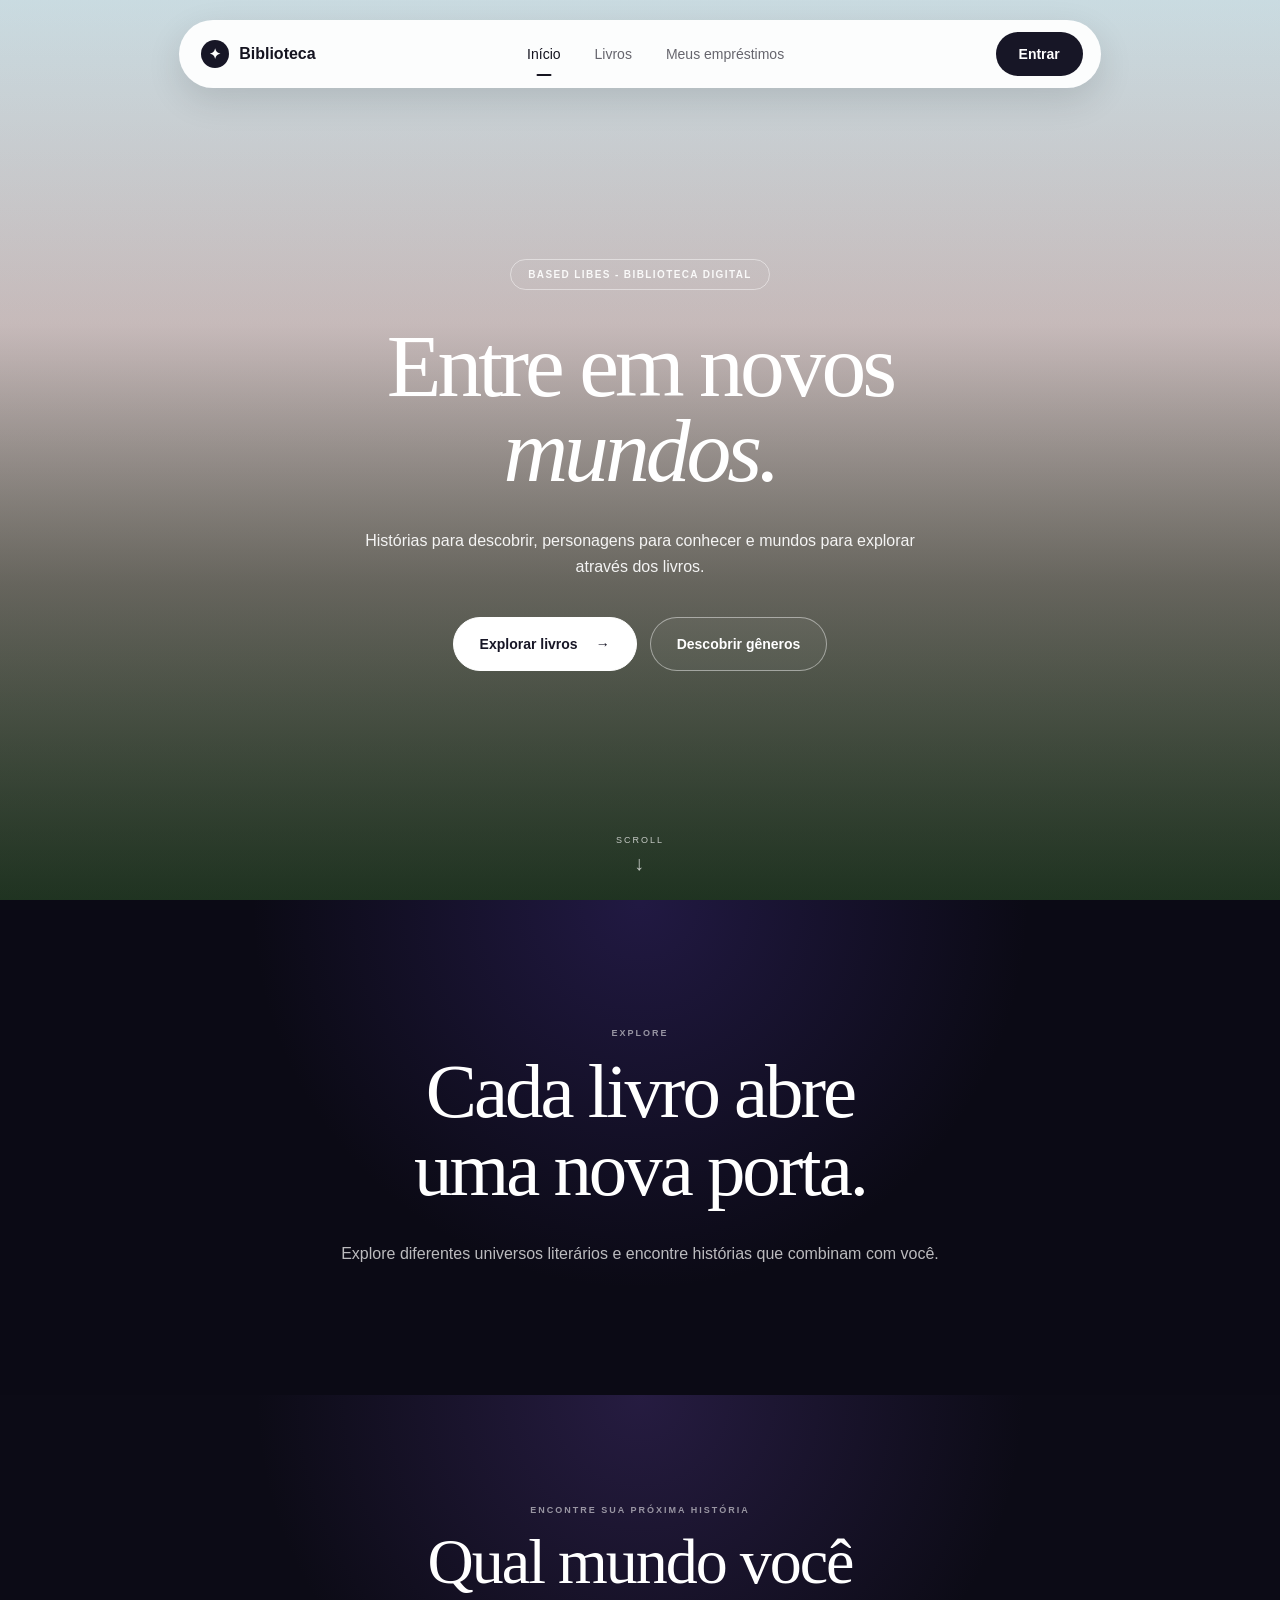
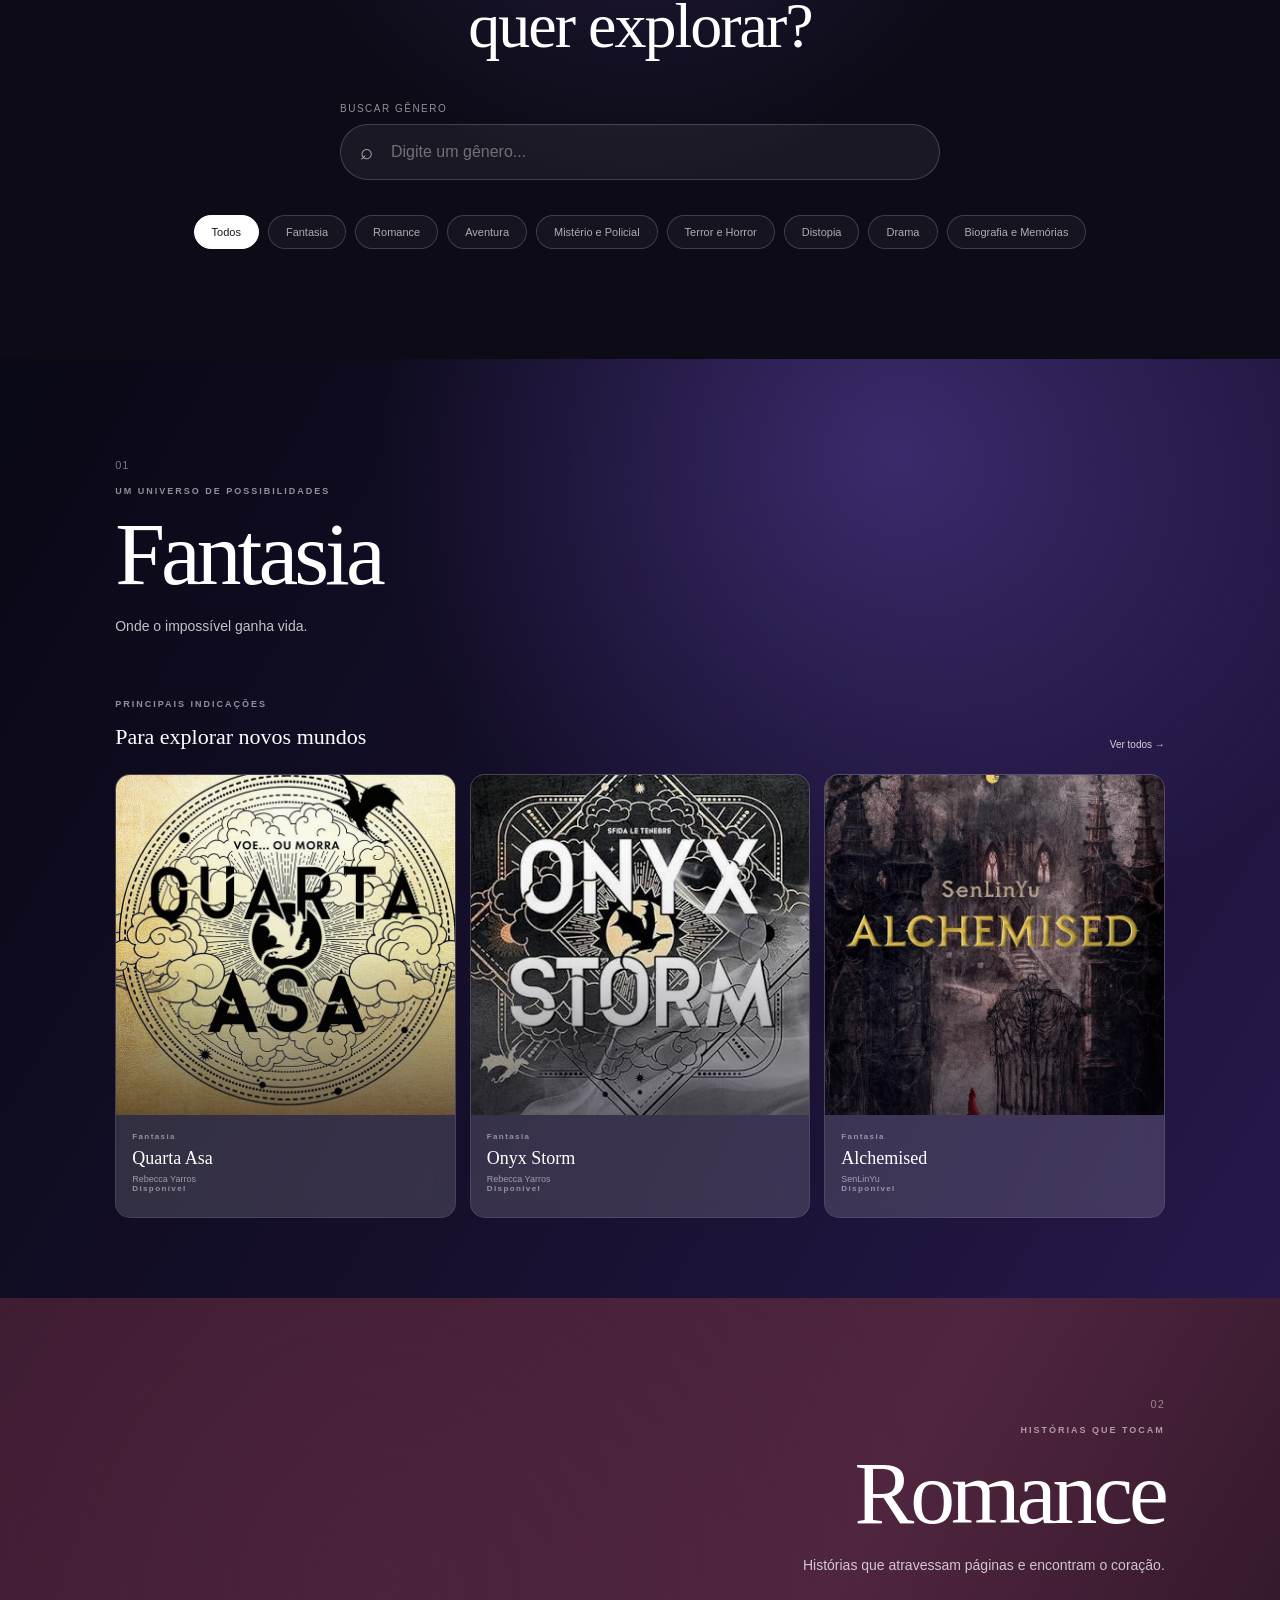
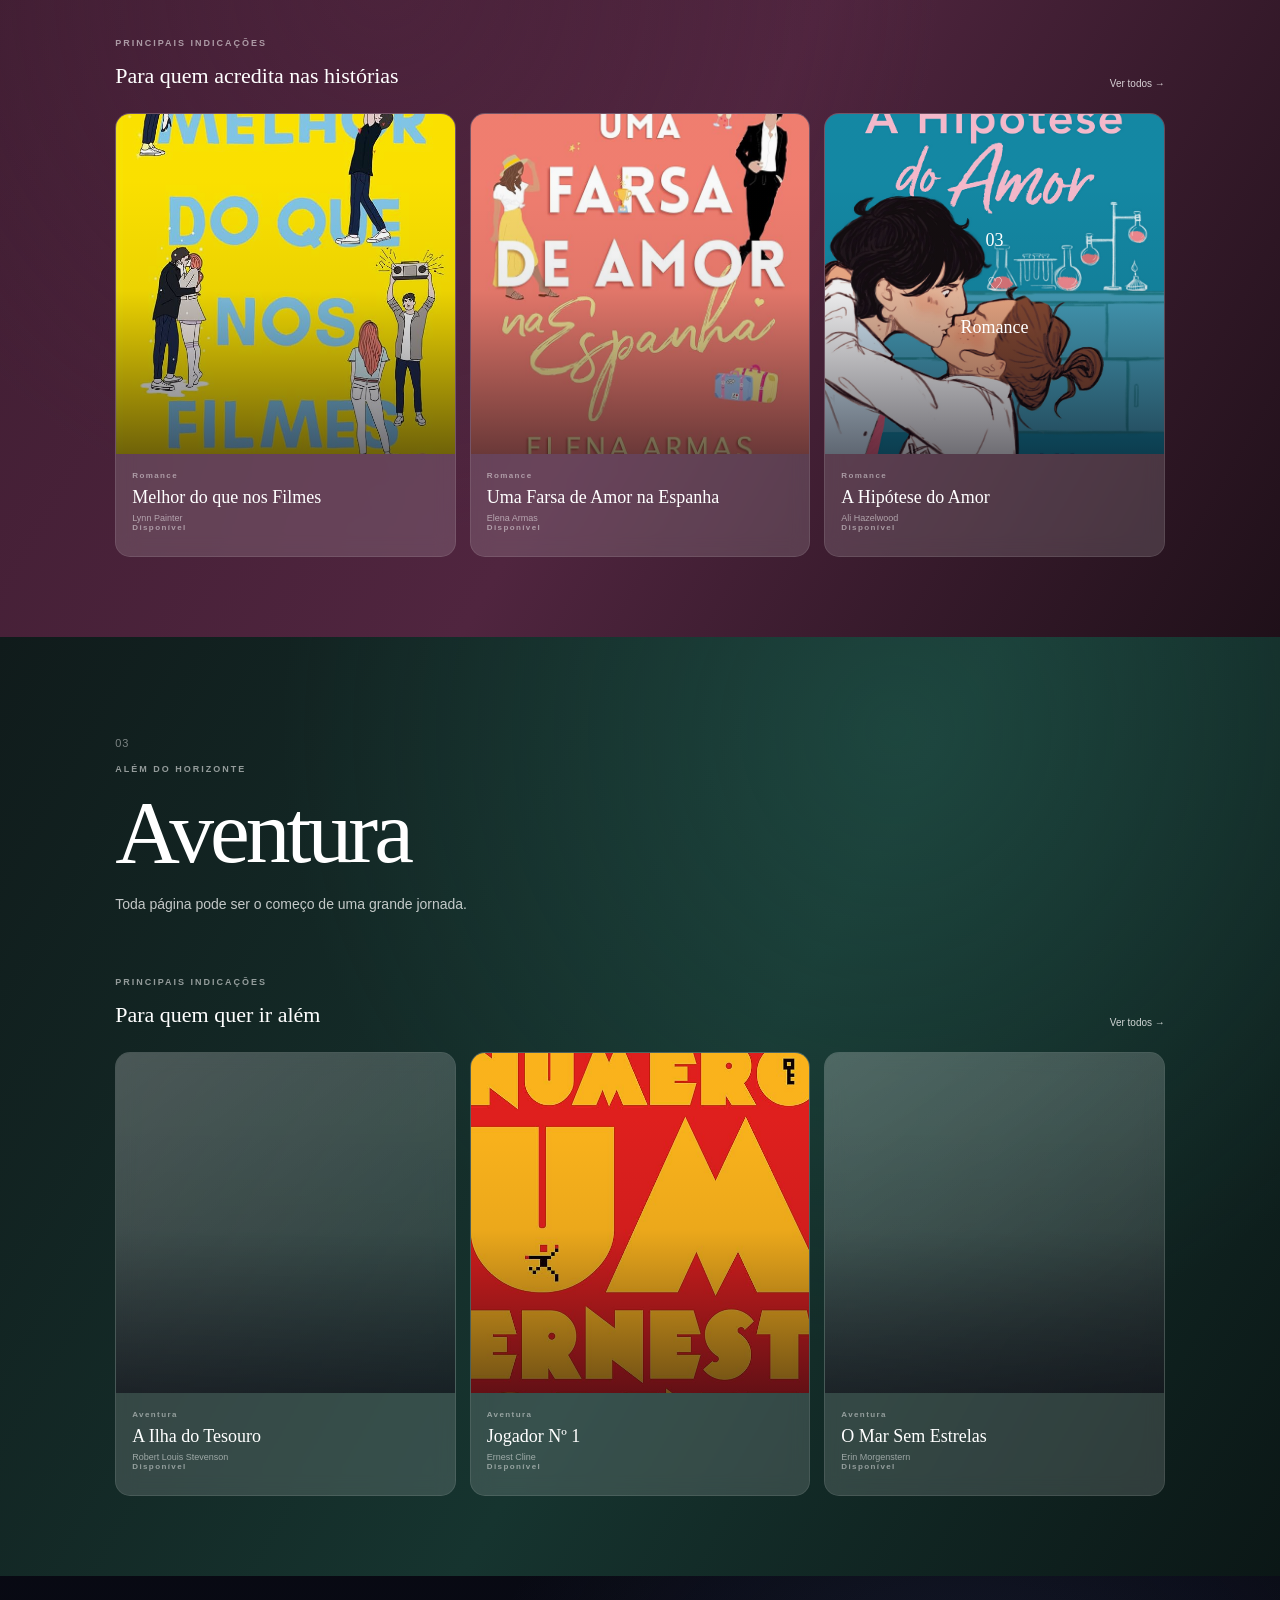
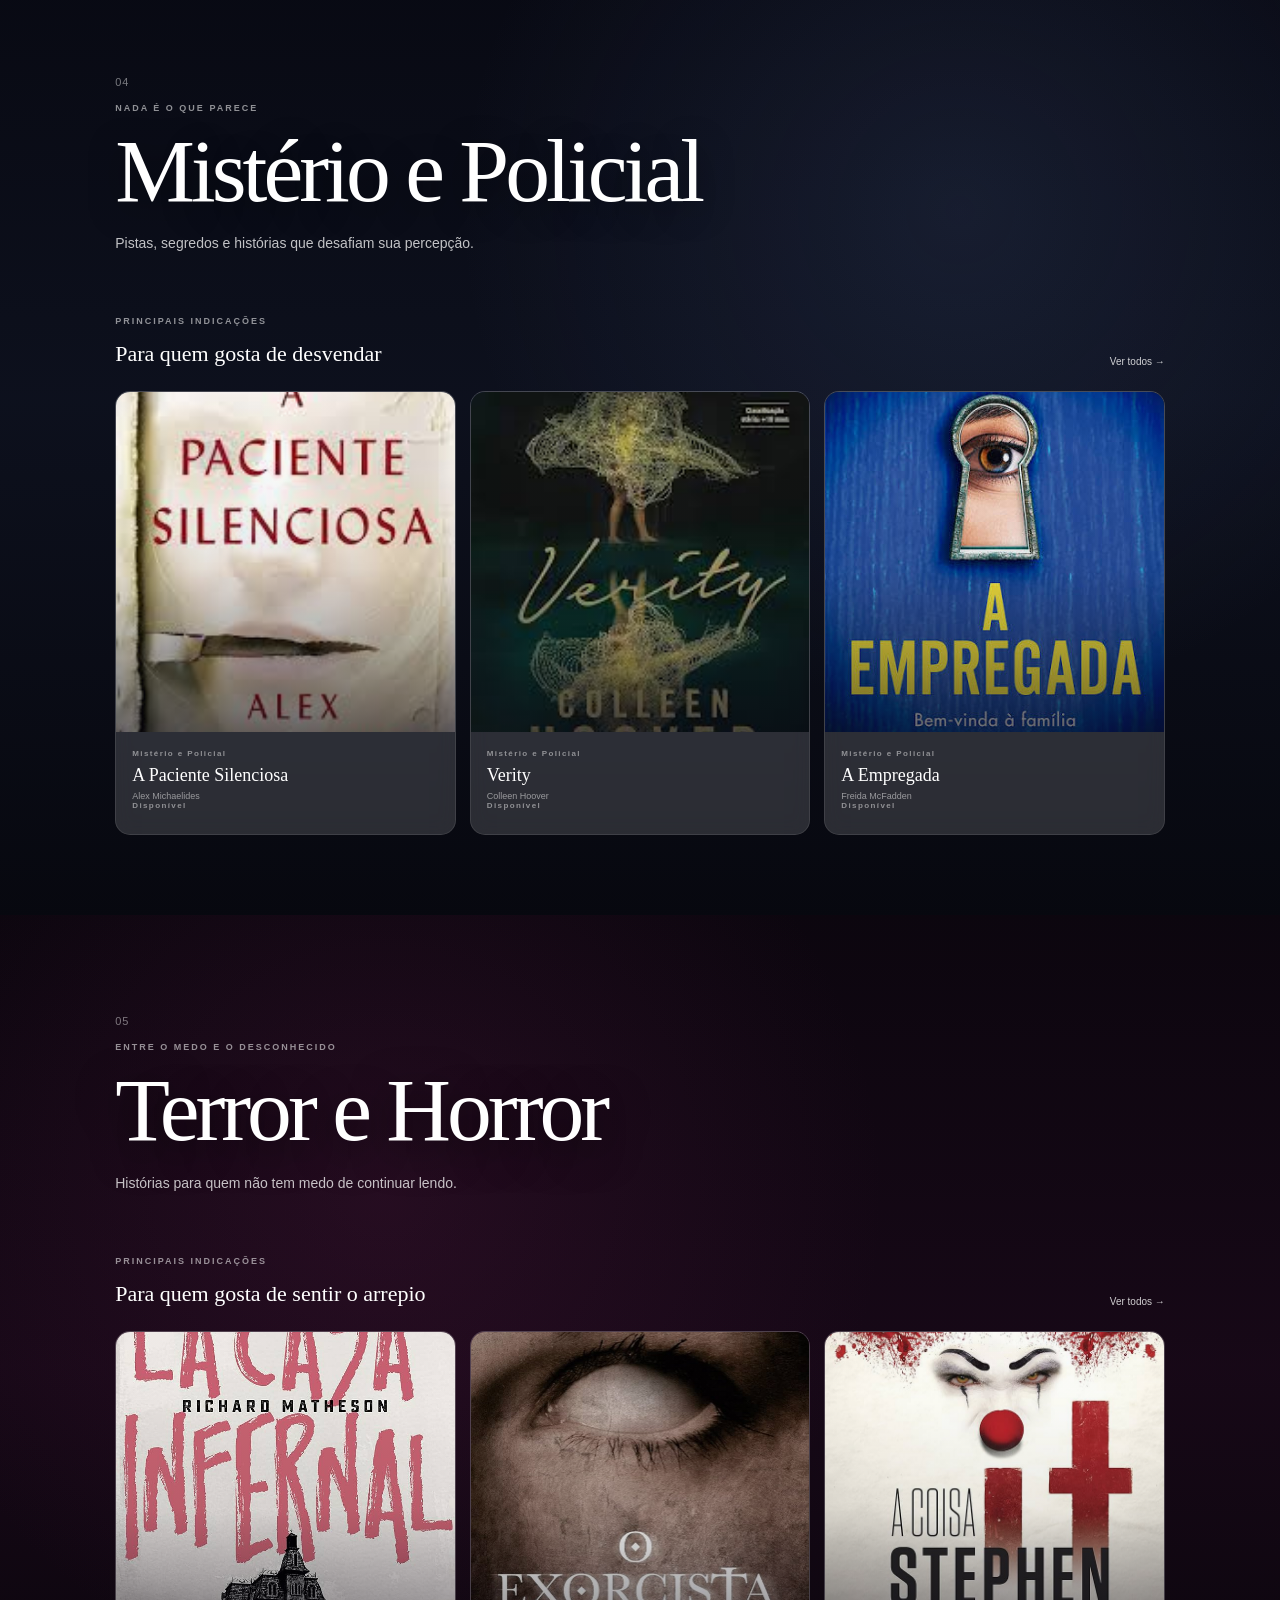
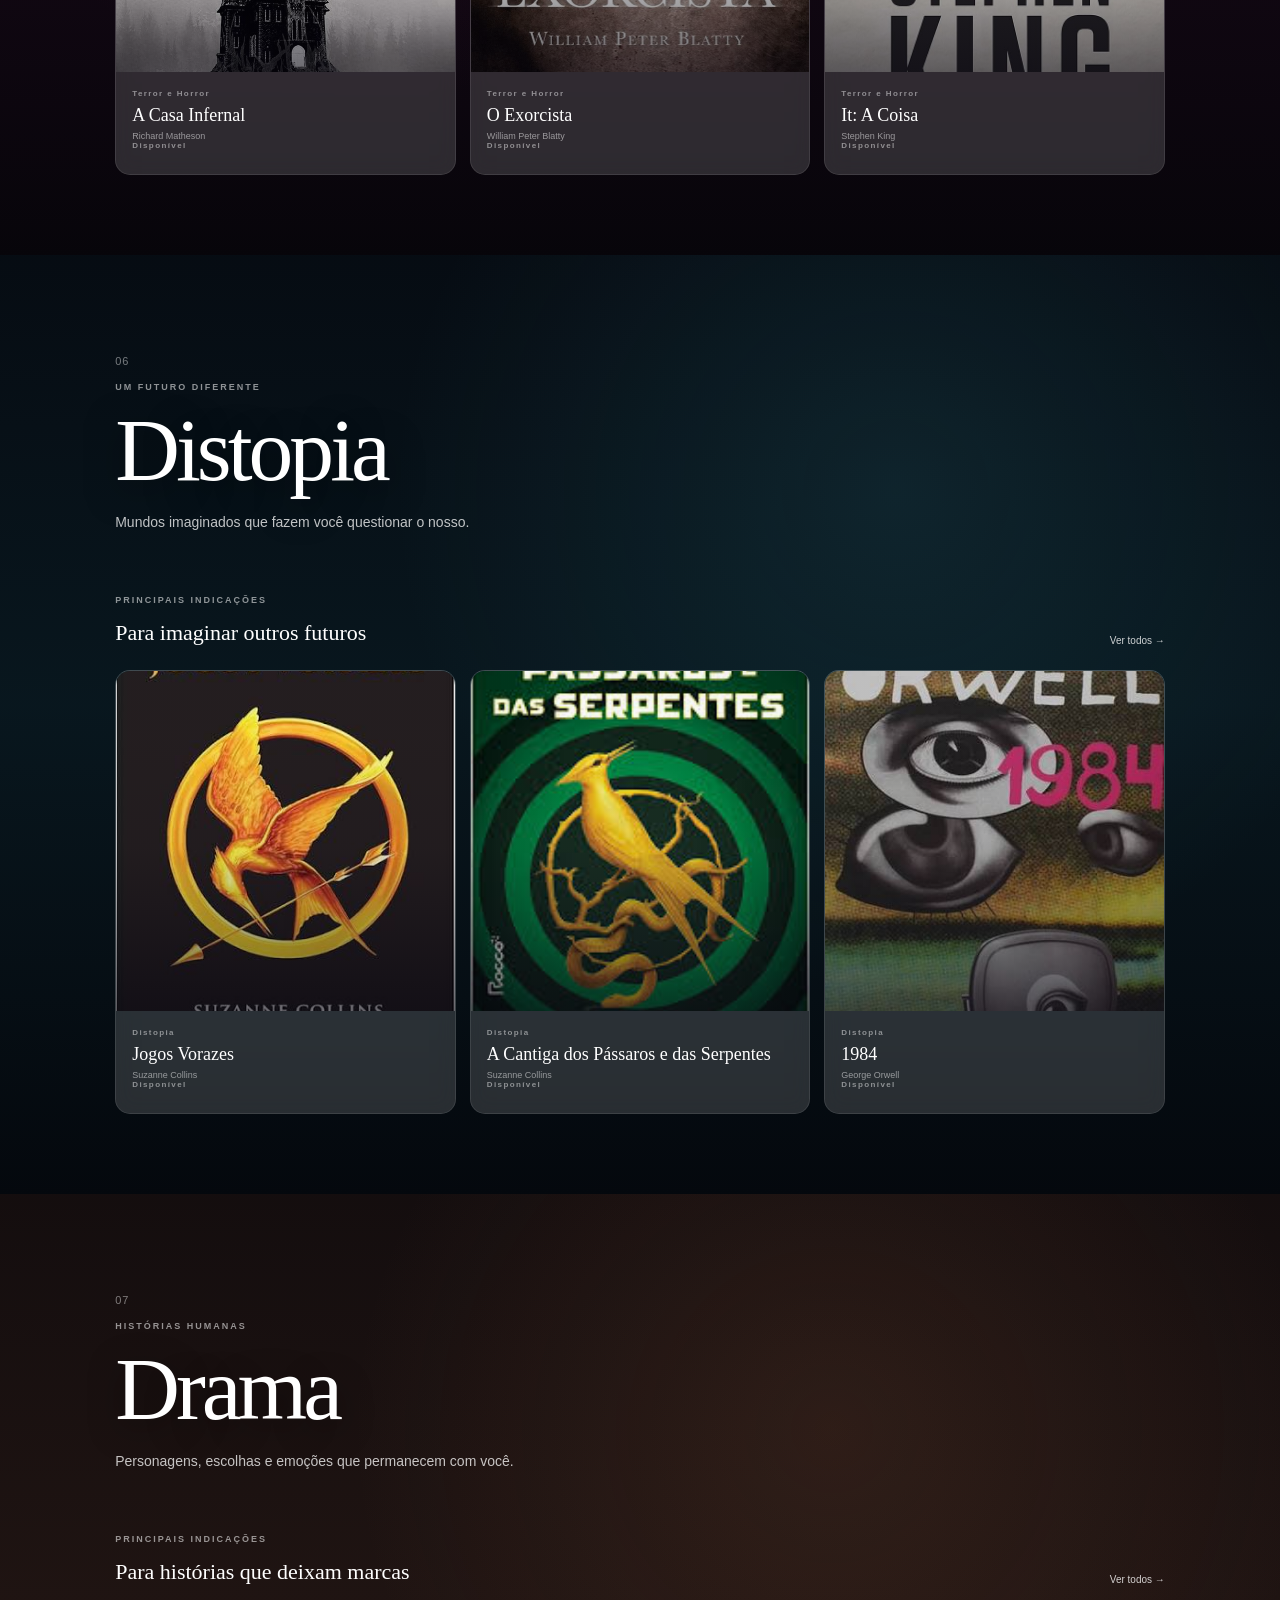
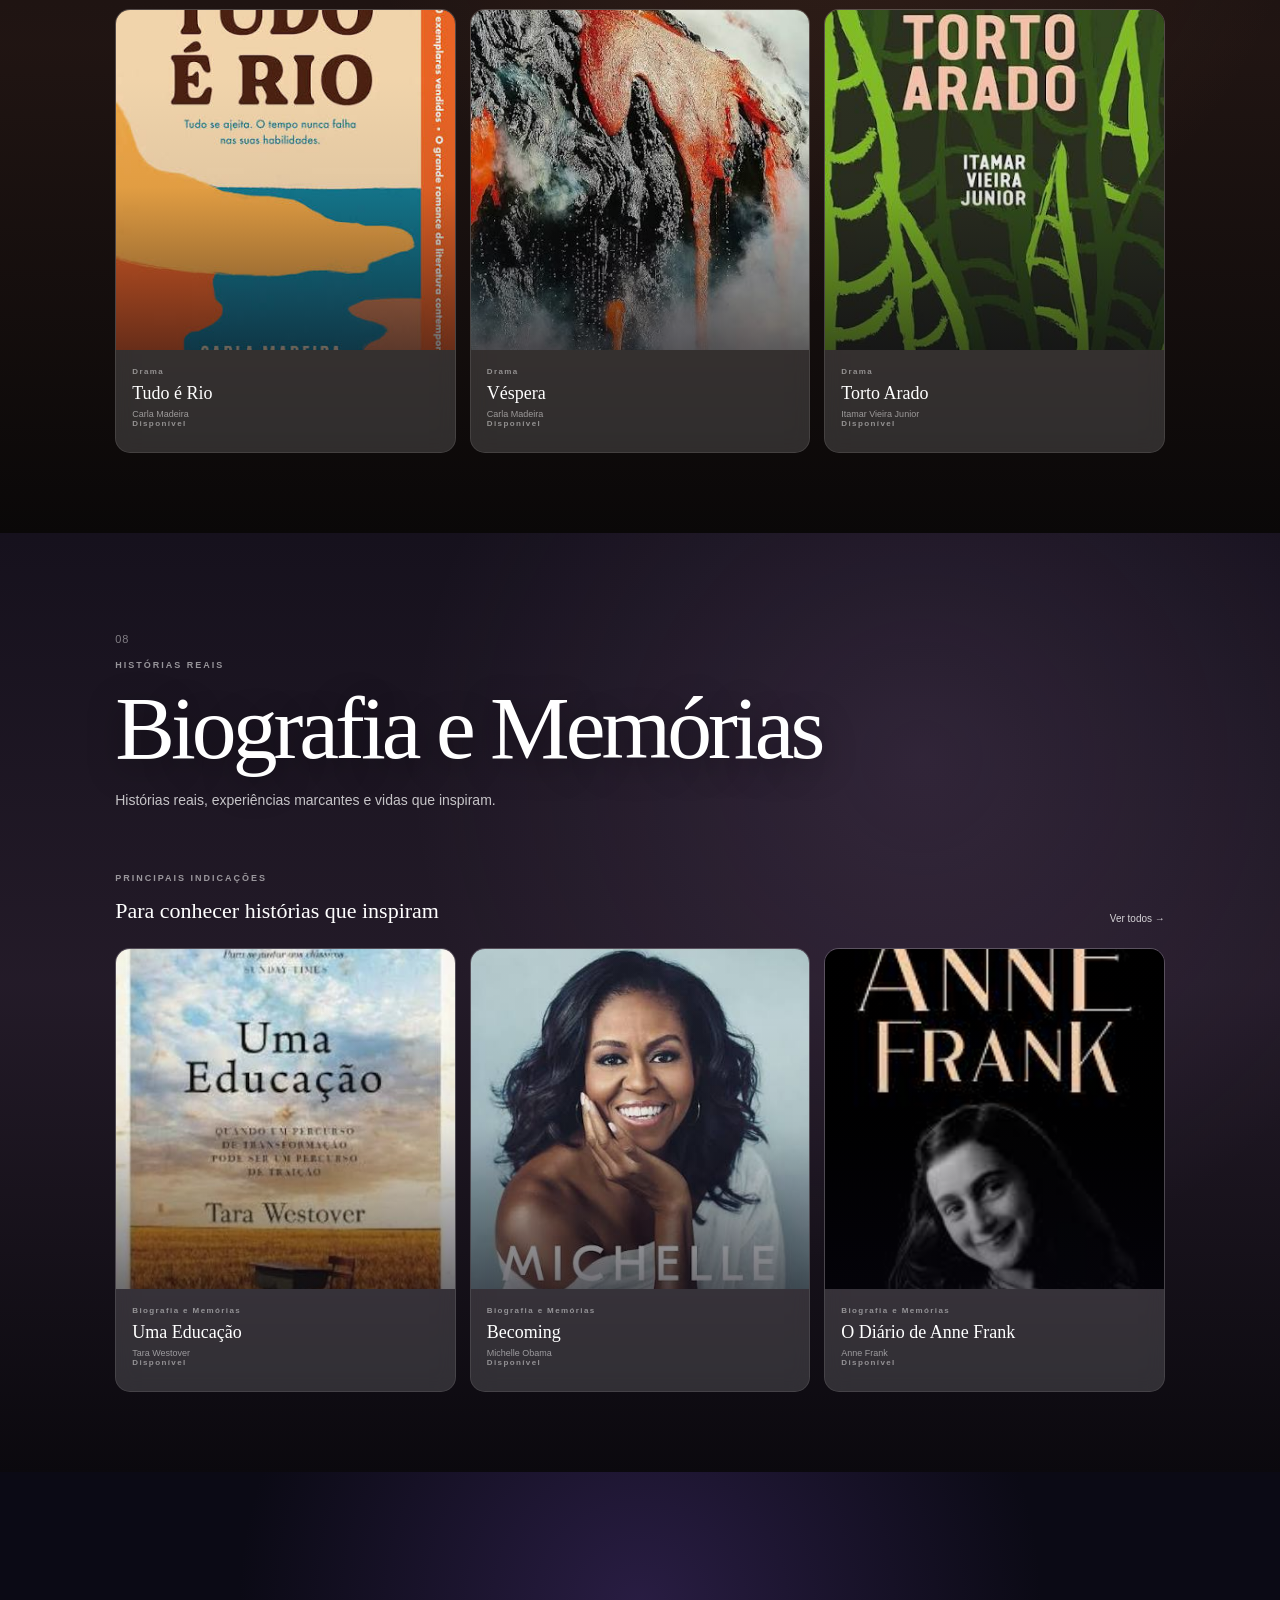
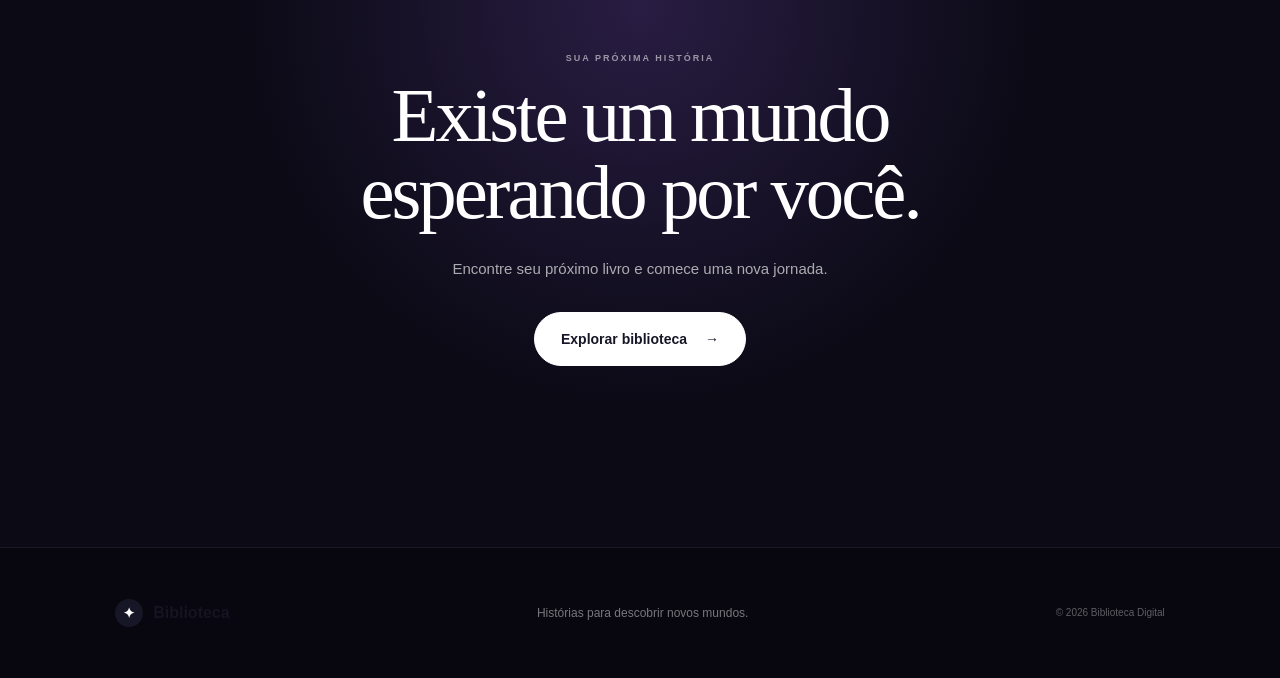
==== index.html @ d214247d "Move os arquivos do frontend para a raiz do repositório" ====
<!DOCTYPE html>
<html lang="pt-BR">
 <head>
  <meta charset="utf-8"/>
  <meta content="width=device-width, initial-scale=1.0" name="viewport"/>
  <title>
   Based Libes
  </title>
  <meta content="Entre em novos mundos atrav&eacute;s dos livros." name="description"/>
  <link href="css/style.css" rel="stylesheet"/>
 </head>
 <body>
  <!-- =========================================================
         NAVBAR
         ========================================================= -->
  <header class="navbar-wrapper">
   <nav class="navbar">
    <a class="brand" href="index.html">
     <span class="brand-icon">
      ✦
     </span>
     <span>
      Biblioteca
     </span>
    </a>
    <div class="nav-links">
     <a class="nav-link active" href="index.html">
      In&iacute;cio
     </a>
     <a class="nav-link" href="livros.html">
      Livros
     </a>
     <a class="nav-link" href="meus-emprestimos.html">
      Meus empr&eacute;stimos
     </a>
    </div>
    <a class="nav-login" href="login.html">
     Entrar
    </a>
   </nav>
  </header>
  <!-- =========================================================
         HERO
         ========================================================= -->
  <main>
   <section class="hero" id="inicio">
    <div class="hero-overlay">
    </div>
    <div class="hero-content">
     <span class="hero-label">
     BASED LIBES - BIBLIOTECA DIGITAL
     </span>
     <h1>
      Entre em novos
      <br/>
      <em>
       mundos.
      </em>
     </h1>
     <p>
      Hist&oacute;rias para descobrir, personagens para conhecer e mundos para
                    explorar atrav&eacute;s dos livros.
     </p>
     <div class="hero-actions">
      <a class="btn btn-primary" href="#explore">
       Explorar livros
       <span>
        &rarr;
       </span>
      </a>
      <button class="btn btn-secondary" id="openGenreFilter" type="button">
       Descobrir g&ecirc;neros
      </button>
     </div>
    </div>
    <a class="scroll-indicator" href="#explore">
     <span>
      SCROLL
     </span>
     <span class="scroll-arrow">
      &darr;
     </span>
    </a>
   </section>
   <!-- =====================================================
             INTRODUÇÃO
             ===================================================== -->
   <section class="intro-section" id="explore">
    <div class="intro-content">
     <span class="section-label">
      EXPLORE
     </span>
     <h2>
      Cada livro abre
      <br/>
      uma nova porta.
     </h2>
     <p>
      Explore diferentes universos liter&aacute;rios e encontre hist&oacute;rias
                    que combinam com voc&ecirc;.
     </p>
    </div>
   </section>
   <!-- =====================================================
             FILTRO / BUSCA POR GÊNERO
             ===================================================== -->
   <section aria-label="Buscar por g&ecirc;nero" class="genre-filter-section" id="genreFilterSection">
    <div class="genre-filter-container">
     <div class="genre-filter-heading">
      <span class="section-label">
       ENCONTRE SUA PR&Oacute;XIMA HIST&Oacute;RIA
      </span>
      <h2>
       Qual mundo voc&ecirc;
       <br/>
       quer explorar?
      </h2>
     </div>
     <div class="genre-search">
      <label for="genreSearch">
       Buscar g&ecirc;nero
      </label>
      <div class="search-wrapper">
       <span class="search-icon">
        &telrec;
       </span>
       <input autocomplete="off" id="genreSearch" placeholder="Digite um g&ecirc;nero..." type="search"/>
      </div>
     </div>
     <div class="genre-filter-buttons" id="genreFilterButtons">
      <button class="genre-filter-button active" data-filter="todos" type="button">
       Todos
      </button>
      <button class="genre-filter-button" data-filter="fantasia" type="button">
       Fantasia
      </button>
      <button class="genre-filter-button" data-filter="romance" type="button">
       Romance
      </button>
      <button class="genre-filter-button" data-filter="aventura" type="button">
       Aventura
      </button>
      <button class="genre-filter-button" data-filter="misterio-policial" type="button">
       Mist&eacute;rio e Policial
      </button>
      <button class="genre-filter-button" data-filter="terror-horror" type="button">
       Terror e Horror
      </button>
      <button class="genre-filter-button" data-filter="distopia" type="button">
       Distopia
      </button>
      <button class="genre-filter-button" data-filter="drama" type="button">
       Drama
      </button>
      <!-- GÊNERO 08 -->
      <button class="genre-filter-button" data-filter="biografia" type="button">
       Biografia e Mem&oacute;rias
      </button>
     </div>
    </div>
   </section>
   <!-- =====================================================
             GÊNERO 01 — FANTASIA
             ===================================================== -->
   <section class="genre-section genre-fantasy" data-genre="fantasia" id="fantasia">
    <div class="genre-inner">
     <div class="genre-header">
      <div class="genre-number">
       01
      </div>
      <span class="section-label">
       UM UNIVERSO DE POSSIBILIDADES
      </span>
      <h2>
       Fantasia
      </h2>
      <p>
       Onde o imposs&iacute;vel ganha vida.
      </p>
     </div>
     <div class="recommendations">
      <div class="recommendation-header">
       <div>
        <span class="section-label">
         PRINCIPAIS INDICA&Ccedil;&Otilde;ES
        </span>
        <h3>
         Para explorar novos mundos
        </h3>
       </div>
       <a href="livros.html?genero=fantasia">
        Ver todos &rarr;
       </a>
      </div>
      <div class="book-grid">
       <article class="book-card" data-book-id="fantasia-01" data-genre="fantasia" data-title="quarta asa">
        <div class="book-cover">
         <img alt="Capa do livro Quarta Asa, de Rebecca Yarros" class="cover-image" decoding="async" loading="lazy" src="css/imagens/Fantasia/quarta asa.jpg"/>
       
        </div>
        <div class="book-info">
         <span class="book-category">
          Fantasia
         </span>
         <h4 class="book-title">
          Quarta Asa
         </h4>
         <p class="book-author">
          Rebecca Yarros
         </p>
         <span class="book-status available">
          Dispon&iacute;vel
         </span>
        </div>
       </article>
       <article class="book-card" data-book-id="fantasia-02" data-genre="fantasia" data-title="onyx storm">
        <div class="book-cover">
         <img alt="Capa do livro Onyx Storm, de Rebecca Yarros" class="cover-image" decoding="async" loading="lazy" src="css/imagens/Fantasia/Onyx Storm.jpg"/>
         
        </div>
        <div class="book-info">
         <span class="book-category">
          Fantasia
         </span>
         <h4 class="book-title">
          Onyx Storm
         </h4>
         <p class="book-author">
          Rebecca Yarros
         </p>
         <span class="book-status available">
          Dispon&iacute;vel
         </span>
        </div>
       </article>
       <article class="book-card" data-book-id="fantasia-03" data-genre="fantasia" data-title="alchemised">
        <div class="book-cover">
         <img alt="Capa do livro Alchemised, de SenLinYu" class="cover-image" decoding="async" loading="lazy" src="css/imagens/Fantasia/Alchemised.jpg"/>
         
        </div>
        <div class="book-info">
         <span class="book-category">
          Fantasia
         </span>
         <h4 class="book-title">
          Alchemised
         </h4>
         <p class="book-author">
          SenLinYu
         </p>
         <span class="book-status available">
          Dispon&iacute;vel
         </span>
        </div>
       </article>
      </div>
     </div>
    </div>
   </section>
   <!-- =====================================================
             GÊNERO 02 — ROMANCE
             ===================================================== -->
   <section class="genre-section genre-romance" data-genre="romance" id="romance">
    <div class="genre-inner">
     <div class="genre-header">
      <div class="genre-number">
       02
      </div>
      <span class="section-label">
       HIST&Oacute;RIAS QUE TOCAM
      </span>
      <h2>
       Romance
      </h2>
      <p>
       Hist&oacute;rias que atravessam p&aacute;ginas e encontram o cora&ccedil;&atilde;o.
      </p>
     </div>
     <div class="recommendations">
      <div class="recommendation-header">
       <div>
        <span class="section-label">
         PRINCIPAIS INDICA&Ccedil;&Otilde;ES
        </span>
        <h3>
         Para quem acredita nas hist&oacute;rias
        </h3>
       </div>
       <a href="livros.html?genero=romance">
        Ver todos &rarr;
       </a>
      </div>
      <div class="book-grid">
       <article class="book-card" data-book-id="romance-01" data-genre="romance" data-title="melhor do que nos filmes">
        <div class="book-cover">
         <img alt="Capa do livro Melhor do que nos Filmes, de Lynn Painter" class="cover-image" decoding="async" loading="lazy" src="css/imagens/Romance/Melhor do que nos Filmes.jpg"/>
       
        </div>
        <div class="book-info">
         <span class="book-category">
          Romance
         </span>
         <h4 class="book-title">
          Melhor do que nos Filmes
         </h4>
         <p class="book-author">
          Lynn Painter
         </p>
         <span class="book-status available">
          Dispon&iacute;vel
         </span>
        </div>
       </article>
       <article class="book-card" data-book-id="romance-02" data-genre="romance" data-title="uma farsa de amor na espanha">
        <div class="book-cover">
         <img alt="Capa do livro Uma Farsa de Amor na Espanha, de Elena Armas" class="cover-image" decoding="async" loading="lazy" src="css/imagens/Romance/Uma Farsa de Amor na Espanha.jpg"/>
         
        </div>
        <div class="book-info">
         <span class="book-category">
          Romance
         </span>
         <h4 class="book-title">
          Uma Farsa de Amor na Espanha
         </h4>
         <p class="book-author">
          Elena Armas
         </p>
         <span class="book-status available">
          Dispon&iacute;vel
         </span>
        </div>
       </article>
       <article class="book-card" data-book-id="romance-03" data-genre="romance" data-title="a hip&oacute;tese do amor">
        <div class="book-cover">
         <img alt="Capa do livro A Hip&oacute;tese do Amor, de Ali Hazelwood" class="cover-image" decoding="async" loading="lazy" src="css/imagens/Romance/A Hipótese do Amor.jpg"/>
         <span class="cover-number">
          03
         </span>
         <span class="cover-icon">
          ♡
         </span>
         <span class="cover-genre">
          Romance
         </span>
        </div>
        <div class="book-info">
         <span class="book-category">
          Romance
         </span>
         <h4 class="book-title">
          A Hip&oacute;tese do Amor
         </h4>
         <p class="book-author">
          Ali Hazelwood
         </p>
         <span class="book-status available">
          Dispon&iacute;vel
         </span>
        </div>
       </article>
      </div>
     </div>
    </div>
   </section>
   <!-- =====================================================
             GÊNERO 03 — AVENTURA
             ===================================================== -->
   <section class="genre-section genre-adventure" data-genre="aventura" id="aventura">
    <div class="genre-inner">
     <div class="genre-header">
      <div class="genre-number">
       03
      </div>
      <span class="section-label">
       AL&Eacute;M DO HORIZONTE
      </span>
      <h2>
       Aventura
      </h2>
      <p>
       Toda p&aacute;gina pode ser o come&ccedil;o de uma grande jornada.
      </p>
     </div>
     <div class="recommendations">
      <div class="recommendation-header">
       <div>
        <span class="section-label">
         PRINCIPAIS INDICA&Ccedil;&Otilde;ES
        </span>
        <h3>
         Para quem quer ir al&eacute;m
        </h3>
       </div>
       <a href="livros.html?genero=aventura">
        Ver todos &rarr;
       </a>
      </div>
      <div class="book-grid">
       <article class="book-card" data-book-id="aventura-01" data-genre="aventura" data-title="a ilha do tesouro">
        <div class="book-cover">
         <img alt="Capa do livro A Ilha do Tesouro, de Robert Louis Stevenson" class="cover-image" decoding="async" loading="lazy" src="css/imagens/Aventura/A Ilha do Tesouro.jpg"/>
        
        </div>
        <div class="book-info">
         <span class="book-category">
          Aventura
         </span>
         <h4 class="book-title">
          A Ilha do Tesouro
         </h4>
         <p class="book-author">
          Robert Louis Stevenson
         </p>
         <span class="book-status available">
          Dispon&iacute;vel
         </span>
        </div>
       </article>
       <article class="book-card" data-book-id="aventura-02" data-genre="aventura" data-title="jogador n&ordm; 1">
        <div class="book-cover">
         <img alt="Capa do livro Jogador N&ordm; 1, de Ernest Cline" class="cover-image" decoding="async" loading="lazy" src="css/imagens/Aventura/Jogador Nº 1.jpg"/>
        
        </div>
        <div class="book-info">
         <span class="book-category">
          Aventura
         </span>
         <h4 class="book-title">
          Jogador N&ordm; 1
         </h4>
         <p class="book-author">
          Ernest Cline
         </p>
         <span class="book-status available">
          Dispon&iacute;vel
         </span>
        </div>
       </article>
       <article class="book-card" data-book-id="aventura-03" data-genre="aventura" data-title="o mar sem estrelas">
        <div class="book-cover">
         <img alt="Capa do livro O Mar Sem Estrelas, de Erin Morgenstern" class="cover-image" decoding="async" loading="lazy" src="css/imagens/Aventura/O Mar Sem Estrelas.jpg"/>
         
        </div>
        <div class="book-info">
         <span class="book-category">
          Aventura
         </span>
         <h4 class="book-title">
          O Mar Sem Estrelas
         </h4>
         <p class="book-author">
          Erin Morgenstern
         </p>
         <span class="book-status available">
          Dispon&iacute;vel
         </span>
        </div>
       </article>
      </div>
     </div>
    </div>
   </section>
   <!-- =====================================================
             GÊNERO 04 — MISTÉRIO E POLICIAL
             ===================================================== -->
   <section class="genre-section genre-mystery" data-genre="misterio-policial" id="misterio-policial">
    <div class="genre-inner">
     <div class="genre-header">
      <div class="genre-number">
       04
      </div>
      <span class="section-label">
       NADA &Eacute; O QUE PARECE
      </span>
      <h2>
       Mist&eacute;rio e Policial
      </h2>
      <p>
       Pistas, segredos e hist&oacute;rias que desafiam sua percep&ccedil;&atilde;o.
      </p>
     </div>
     <div class="recommendations">
      <div class="recommendation-header">
       <div>
        <span class="section-label">
         PRINCIPAIS INDICA&Ccedil;&Otilde;ES
        </span>
        <h3>
         Para quem gosta de desvendar
        </h3>
       </div>
       <a href="livros.html?genero=misterio-policial">
        Ver todos &rarr;
       </a>
      </div>
      <div class="book-grid">
       <article class="book-card" data-book-id="misterio-policial-01" data-genre="misterio-policial" data-title="a paciente silenciosa">
        <div class="book-cover">
         <img alt="Capa do livro A Paciente Silenciosa, de Alex Michaelides" class="cover-image" decoding="async" loading="lazy" src="css/imagens/Mistério e Policial/A Paciente Silenciosa.jpg"/>
        
        </div>
        <div class="book-info">
         <span class="book-category">
          Mist&eacute;rio e Policial
         </span>
         <h4 class="book-title">
          A Paciente Silenciosa
         </h4>
         <p class="book-author">
          Alex Michaelides
         </p>
         <span class="book-status available">
          Dispon&iacute;vel
         </span>
        </div>
       </article>
       <article class="book-card" data-book-id="misterio-policial-02" data-genre="misterio-policial" data-title="verity">
        <div class="book-cover">
         <img alt="Capa do livro Verity, de Colleen Hoover" class="cover-image" decoding="async" loading="lazy" src="css/imagens/Mistério e Policial/Verity.jpg"/>
         
        </div>
        <div class="book-info">
         <span class="book-category">
          Mist&eacute;rio e Policial
         </span>
         <h4 class="book-title">
          Verity
         </h4>
         <p class="book-author">
          Colleen Hoover
         </p>
         <span class="book-status available">
          Dispon&iacute;vel
         </span>
        </div>
       </article>
       <article class="book-card" data-book-id="misterio-policial-03" data-genre="misterio-policial" data-title="a empregada">
        <div class="book-cover">
         <img alt="Capa do livro A Empregada, de Freida McFadden" class="cover-image" decoding="async" loading="lazy" src="css/imagens/Mistério e Policial/A Empregada.jpg"/>
         
        </div>
        <div class="book-info">
         <span class="book-category">
          Mist&eacute;rio e Policial
         </span>
         <h4 class="book-title">
          A Empregada
         </h4>
         <p class="book-author">
          Freida McFadden
         </p>
         <span class="book-status available">
          Dispon&iacute;vel
         </span>
        </div>
       </article>
      </div>
     </div>
    </div>
   </section>
   <!-- =====================================================
             GÊNERO 05 — TERROR E HORROR
             ===================================================== -->
   <section class="genre-section genre-horror" data-genre="terror-horror" id="terror-horror">
    <div class="genre-inner">
     <div class="genre-header">
      <div class="genre-number">
       05
      </div>
      <span class="section-label">
       ENTRE O MEDO E O DESCONHECIDO
      </span>
      <h2>
       Terror e Horror
      </h2>
      <p>
       Hist&oacute;rias para quem n&atilde;o tem medo de continuar lendo.
      </p>
     </div>
     <div class="recommendations">
      <div class="recommendation-header">
       <div>
        <span class="section-label">
         PRINCIPAIS INDICA&Ccedil;&Otilde;ES
        </span>
        <h3>
         Para quem gosta de sentir o arrepio
        </h3>
       </div>
       <a href="livros.html?genero=terror-horror">
        Ver todos &rarr;
       </a>
      </div>
      <div class="book-grid">
       <article class="book-card" data-book-id="terror-horror-01" data-genre="terror-horror" data-title="a casa infernal">
        <div class="book-cover">
         <img alt="Capa do livro A Casa Infernal, de Richard Matheson" class="cover-image" decoding="async" loading="lazy" src="css/imagens/Terror e Horror/A Casa Infernal — Richard Matheson.jpg"/>
         
        </div>
        <div class="book-info">
         <span class="book-category">
          Terror e Horror
         </span>
         <h4 class="book-title">
          A Casa Infernal
         </h4>
         <p class="book-author">
          Richard Matheson
         </p>
         <span class="book-status available">
          Dispon&iacute;vel
         </span>
        </div>
       </article>
       <article class="book-card" data-book-id="terror-horror-02" data-genre="terror-horror" data-title="o exorcista">
        <div class="book-cover">
         <img alt="Capa do livro O Exorcista, de William Peter Blatty" class="cover-image" decoding="async" loading="lazy" src="css/imagens/Terror e Horror/O Exorcista — William Peter Blatty.jpg"/>
         
        </div>
        <div class="book-info">
         <span class="book-category">
          Terror e Horror
         </span>
         <h4 class="book-title">
          O Exorcista
         </h4>
         <p class="book-author">
          William Peter Blatty
         </p>
         <span class="book-status available">
          Dispon&iacute;vel
         </span>
        </div>
       </article>
       <article class="book-card" data-book-id="terror-horror-03" data-genre="terror-horror" data-title="it: a coisa">
        <div class="book-cover">
         <img alt="Capa do livro It: A Coisa, de Stephen King" class="cover-image" decoding="async" loading="lazy" src="css/imagens/Terror e Horror/It- A Coisa — Stephen King.jpg"/>
         
        </div>
        <div class="book-info">
         <span class="book-category">
          Terror e Horror
         </span>
         <h4 class="book-title">
          It: A Coisa
         </h4>
         <p class="book-author">
          Stephen King
         </p>
         <span class="book-status available">
          Dispon&iacute;vel
         </span>
        </div>
       </article>
      </div>
     </div>
    </div>
   </section>
   <!-- =====================================================
             GÊNERO 06 — DISTOPIA
             ===================================================== -->
   <section class="genre-section genre-dystopia" data-genre="distopia" id="distopia">
    <div class="genre-inner">
     <div class="genre-header">
      <div class="genre-number">
       06
      </div>
      <span class="section-label">
       UM FUTURO DIFERENTE
      </span>
      <h2>
       Distopia
      </h2>
      <p>
       Mundos imaginados que fazem voc&ecirc; questionar o nosso.
      </p>
     </div>
     <div class="recommendations">
      <div class="recommendation-header">
       <div>
        <span class="section-label">
         PRINCIPAIS INDICA&Ccedil;&Otilde;ES
        </span>
        <h3>
         Para imaginar outros futuros
        </h3>
       </div>
       <a href="livros.html?genero=distopia">
        Ver todos &rarr;
       </a>
      </div>
      <div class="book-grid">
       <article class="book-card" data-book-id="distopia-01" data-genre="distopia" data-title="jogos vorazes">
        <div class="book-cover">
         <img alt="Capa do livro Jogos Vorazes, de Suzanne Collins" class="cover-image" decoding="async" loading="lazy" src="css/imagens/Distopia/Jogos Vorazes.jpg"/>
        
         </span>
        </div>
        <div class="book-info">
         <span class="book-category">
          Distopia
         </span>
         <h4 class="book-title">
          Jogos Vorazes
         </h4>
         <p class="book-author">
          Suzanne Collins
         </p>
         <span class="book-status available">
          Dispon&iacute;vel
         </span>
        </div>
       </article>
       <article class="book-card" data-book-id="distopia-02" data-genre="distopia" data-title="a cantiga dos p&aacute;ssaros e das serpentes">
        <div class="book-cover">
         <img alt="Capa do livro A Cantiga dos P&aacute;ssaros e das Serpentes, de Suzanne Collins" class="cover-image" decoding="async" loading="lazy" src="css/imagens/Distopia/A Cantiga dos Pássaros e das Serpentes.jpg"/>
         
        </div>
        <div class="book-info">
         <span class="book-category">
          Distopia
         </span>
         <h4 class="book-title">
          A Cantiga dos P&aacute;ssaros e das Serpentes
         </h4>
         <p class="book-author">
          Suzanne Collins
         </p>
         <span class="book-status available">
          Dispon&iacute;vel
         </span>
        </div>
       </article>
       <article class="book-card" data-book-id="distopia-03" data-genre="distopia" data-title="1984">
        <div class="book-cover">
         <img alt="Capa do livro 1984, de George Orwell" class="cover-image" decoding="async" loading="lazy" src="css/imagens/Distopia/1984.jpg"/>
         
        </div>
        <div class="book-info">
         <span class="book-category">
          Distopia
         </span>
         <h4 class="book-title">
          1984
         </h4>
         <p class="book-author">
          George Orwell
         </p>
         <span class="book-status available">
          Dispon&iacute;vel
         </span>
        </div>
       </article>
      </div>
     </div>
    </div>
   </section>
   <!-- =====================================================
             GÊNERO 07 — DRAMA
             ===================================================== -->
   <section class="genre-section genre-drama" data-genre="drama" id="drama">
    <div class="genre-inner">
     <div class="genre-header">
      <div class="genre-number">
       07
      </div>
      <span class="section-label">
       HIST&Oacute;RIAS HUMANAS
      </span>
      <h2>
       Drama
      </h2>
      <p>
       Personagens, escolhas e emo&ccedil;&otilde;es que permanecem com voc&ecirc;.
      </p>
     </div>
     <div class="recommendations">
      <div class="recommendation-header">
       <div>
        <span class="section-label">
         PRINCIPAIS INDICA&Ccedil;&Otilde;ES
        </span>
        <h3>
         Para hist&oacute;rias que deixam marcas
        </h3>
       </div>
       <a href="livros.html?genero=drama">
        Ver todos &rarr;
       </a>
      </div>
      <div class="book-grid">
       <article class="book-card" data-book-id="drama-01" data-genre="drama" data-title="tudo &eacute; rio">
        <div class="book-cover">
         <img alt="Capa do livro Tudo &eacute; Rio, de Carla Madeira" class="cover-image" decoding="async" loading="lazy" src="css/imagens/Drama/Tudo é Rio.jpg"/>
         
        </div>
        <div class="book-info">
         <span class="book-category">
          Drama
         </span>
         <h4 class="book-title">
          Tudo &eacute; Rio
         </h4>
         <p class="book-author">
          Carla Madeira
         </p>
         <span class="book-status available">
          Dispon&iacute;vel
         </span>
        </div>
       </article>
       <article class="book-card" data-book-id="drama-02" data-genre="drama" data-title="v&eacute;spera">
        <div class="book-cover">
         <img alt="Capa do livro V&eacute;spera, de Carla Madeira" class="cover-image" decoding="async" loading="lazy" src="css/imagens/Drama/Véspera.jpg"/>
         
        </div>
        <div class="book-info">
         <span class="book-category">
          Drama
         </span>
         <h4 class="book-title">
          V&eacute;spera
         </h4>
         <p class="book-author">
          Carla Madeira
         </p>
         <span class="book-status available">
          Dispon&iacute;vel
         </span>
        </div>
       </article>
       <article class="book-card" data-book-id="drama-03" data-genre="drama" data-title="torto arado">
        <div class="book-cover">
         <img alt="Capa do livro Torto Arado, de Itamar Vieira Junior" class="cover-image" decoding="async" loading="lazy" src="css/imagens/Drama/Torto Arado.jpg"/>
         
        </div>
        <div class="book-info">
         <span class="book-category">
          Drama
         </span>
         <h4 class="book-title">
          Torto Arado
         </h4>
         <p class="book-author">
          Itamar Vieira Junior
         </p>
         <span class="book-status available">
          Dispon&iacute;vel
         </span>
        </div>
       </article>
      </div>
     </div>
    </div>
   </section>
   <!-- =====================================================
             GÊNERO 08 — COMÉDIA
             ===================================================== -->
   <section class="genre-section genre-comedy genre-biography" data-genre="biografia" id="biografia">
    <div class="genre-inner">
     <div class="genre-header">
      <div class="genre-number">
       08
      </div>
      <span class="section-label">
       HIST&Oacute;RIAS REAIS
      </span>
      <h2>
       Biografia e Mem&oacute;rias
      </h2>
      <p>
       Hist&oacute;rias reais, experi&ecirc;ncias marcantes e vidas que inspiram.
      </p>
     </div>
     <div class="recommendations">
      <div class="recommendation-header">
       <div>
        <span class="section-label">
         PRINCIPAIS INDICA&Ccedil;&Otilde;ES
        </span>
        <h3>
         Para conhecer hist&oacute;rias que inspiram
        </h3>
       </div>
       <a href="livros.html?genero=biografia">
        Ver todos &rarr;
       </a>
      </div>
      <div class="book-grid">
       <article class="book-card" data-book-id="biografia-01" data-genre="biografia" data-title="uma educa&ccedil;&atilde;o">
        <div class="book-cover">
         <img alt="Capa do livro Uma Educa&ccedil;&atilde;o, de Tara Westover" class="cover-image" decoding="async" loading="lazy" src="css/imagens/Biografia e Memórias/Uma Educação.jpg"/>
         
        </div>
        <div class="book-info">
         <span class="book-category">
          Biografia e Mem&oacute;rias
         </span>
         <h4 class="book-title">
          Uma Educa&ccedil;&atilde;o
         </h4>
         <p class="book-author">
          Tara Westover
         </p>
         <span class="book-status available">
          Dispon&iacute;vel
         </span>
        </div>
       </article>
       <article class="book-card" data-book-id="biografia-02" data-genre="biografia" data-title="becoming">
        <div class="book-cover">
         <img alt="Capa do livro Becoming, de Michelle Obama" class="cover-image" decoding="async" loading="lazy" src="css/imagens/Biografia e Memórias/Becoming.jpg"/>
         
        </div>
        <div class="book-info">
         <span class="book-category">
          Biografia e Mem&oacute;rias
         </span>
         <h4 class="book-title">
          Becoming
         </h4>
         <p class="book-author">
          Michelle Obama
         </p>
         <span class="book-status available">
          Dispon&iacute;vel
         </span>
        </div>
       </article>
       <article class="book-card" data-book-id="biografia-03" data-genre="biografia" data-title="o di&aacute;rio de anne frank">
        <div class="book-cover">
         <img alt="Capa do livro O Di&aacute;rio de Anne Frank, de Anne Frank" class="cover-image" decoding="async" loading="lazy" src="css/imagens/Biografia e Memórias/O Diário de Anne Frank.jpg"/>
         
        </div>
        <div class="book-info">
         <span class="book-category">
          Biografia e Mem&oacute;rias
         </span>
         <h4 class="book-title">
          O Di&aacute;rio de Anne Frank
         </h4>
         <p class="book-author">
          Anne Frank
         </p>
         <span class="book-status available">
          Dispon&iacute;vel
         </span>
        </div>
       </article>
      </div>
     </div>
    </div>
   </section>
   <!-- =====================================================
             CTA FINAL
             ===================================================== -->
   <section class="final-cta">
    <div class="final-cta-content">
     <span class="section-label">
      SUA PR&Oacute;XIMA HIST&Oacute;RIA
     </span>
     <h2>
      Existe um mundo
      <br/>
      esperando por voc&ecirc;.
     </h2>
     <p>
      Encontre seu pr&oacute;ximo livro e comece uma nova jornada.
     </p>
     <a class="btn btn-primary" href="livros.html">
      Explorar biblioteca
      <span>
       &rarr;
      </span>
     </a>
    </div>
   </section>
  </main>
  <!-- =========================================================
         FOOTER
         ========================================================= -->
  <footer class="footer">
   <div class="footer-content">
    <a class="brand" href="index.html">
     <span class="brand-icon">
      ✦
     </span>
     <span>
      Biblioteca
     </span>
    </a>
    <p>
     Hist&oacute;rias para descobrir novos mundos.
    </p>
    <span class="footer-copy">
     &copy; 2026 Biblioteca Digital
    </span>
   </div>
  </footer>
  <!-- =========================================================
         JAVASCRIPT DA BUSCA/FILTRO
         ========================================================= -->
  <script src="js/config.js"></script>
<script>
   document.addEventListener("DOMContentLoaded", () => {

            const filterSection =
                document.getElementById("genreFilterSection");

            const openFilterButton =
                document.getElementById("openGenreFilter");

            const searchInput =
                document.getElementById("genreSearch");

            const filterButtons =
                document.querySelectorAll(".genre-filter-button");

            const genreSections =
                document.querySelectorAll(".genre-section");


            /*
             * Botão "Descobrir gêneros"
             */

            if (openFilterButton) {

                openFilterButton.addEventListener("click", () => {

                    filterSection.scrollIntoView({
                        behavior: "smooth",
                        block: "start"
                    });

                    setTimeout(() => {

                        searchInput.focus();

                    }, 500);

                });

            }


            /*
             * Função principal do filtro
             */

            function filterGenres(value) {

                const normalizedValue =
                    value
                        .toLowerCase()
                        .normalize("NFD")
                        .replace(/[\u0300-\u036f]/g, "");


                genreSections.forEach(section => {

                    const genre =
                        section.dataset.genre || "";

                    const title =
                        section.querySelector("h2")?.textContent || "";

                    const searchableText =
                        `${genre} ${title}`
                            .toLowerCase()
                            .normalize("NFD")
                            .replace(/[\u0300-\u036f]/g, "");


                    if (
                        !normalizedValue ||
                        searchableText.includes(normalizedValue)
                    ) {

                        section.classList.remove("genre-hidden");

                    } else {

                        section.classList.add("genre-hidden");

                    }

                });

            }


            /*
             * Campo de busca
             */

            if (searchInput) {

                searchInput.addEventListener("input", event => {

                    filterGenres(event.target.value);


                    /*
                     * Quando o usuário começa a digitar,
                     * retiramos o estado "Todos".
                     */

                    if (event.target.value.trim() !== "") {

                        filterButtons.forEach(button => {

                            button.classList.remove("active");

                        });

                    } else {

                        filterButtons.forEach(button => {

                            button.classList.remove("active");

                        });

                        document
                            .querySelector('[data-filter="todos"]')
                            ?.classList.add("active");

                    }

                });

            }


            /*
             * Botões de gênero
             */

            filterButtons.forEach(button => {

                button.addEventListener("click", () => {

                    const selectedGenre =
                        button.dataset.filter;


                    filterButtons.forEach(item => {

                        item.classList.remove("active");

                    });

                    button.classList.add("active");


                    /*
                     * Limpa a busca textual quando
                     * o usuário escolhe um botão.
                     */

                    if (searchInput) {

                        searchInput.value = "";

                    }


                    if (selectedGenre === "todos") {

                        genreSections.forEach(section => {

                            section.classList.remove("genre-hidden");

                        });

                        return;

                    }


                    genreSections.forEach(section => {

                        if (
                            section.dataset.genre === selectedGenre
                        ) {

                            section.classList.remove("genre-hidden");

                        } else {

                            section.classList.add("genre-hidden");

                        }

                    });


                    /*
                     * Leva suavemente até o gênero escolhido.
                     */

                    const selectedSection =
                        document.querySelector(
                            `[data-genre="${selectedGenre}"]`
                        );


                    if (selectedSection) {

                        setTimeout(() => {

                            selectedSection.scrollIntoView({
                                behavior: "smooth",
                                block: "start"
                            });

                        }, 100);

                    }

                });

            });

        });
  </script>
 </body>
</html>
---- css/style.css ----
/* ============================================================
   BIBLIOTECA DIGITAL

   ============================================================ */


/* ============================================================
   RESET
   ============================================================ */

* {
    margin: 0;
    padding: 0;
    box-sizing: border-box;
}

html {
    scroll-behavior: smooth;
}

body {
    font-family: Arial, Helvetica, sans-serif;
    background: #0c0b16;
    color: #ffffff;
    overflow-x: hidden;
}

a {
    color: inherit;
    text-decoration: none;
}

button,
input {
    font: inherit;
}


/* ============================================================
   VARIÁVEIS
   ============================================================ */

:root {

    --white: #ffffff;

    --dark: #0c0b16;
    --dark-soft: #12101f;

    --purple: #17112f;
    --purple-light: #2b1d52;

    --brown: #673d2e;
    --brown-dark: #2a1814;

    --text-white: #ffffff;
    --text-soft: rgba(255, 255, 255, 0.72);

    --border-light: rgba(255, 255, 255, 0.22);

    --radius-card: 15px;

    --serif:
        Georgia,
        "Times New Roman",
        serif;

    --sans:
        Arial,
        Helvetica,
        sans-serif;
}


/* ============================================================
   NAVBAR
   ============================================================ */

.navbar-wrapper {
    position: absolute;
    top: 20px;
    left: 0;
    width: 100%;
    z-index: 100;
    padding: 0 14%;
}

.navbar {
    width: 100%;
    height: 68px;

    display: flex;
    align-items: center;
    justify-content: space-between;

    padding: 0 18px 0 22px;

    background: rgba(255, 255, 255, 0.95);

    border-radius: 40px;

    box-shadow:
        0 12px 35px rgba(0, 0, 0, 0.12);

    color: #151420;
}


/* ============================================================
   BRAND
   ============================================================ */

.brand {
    display: flex;
    align-items: center;
    gap: 10px;

    font-size: 16px;
    font-weight: 600;

    color: #151420;
}

.brand-icon {
    width: 28px;
    height: 28px;

    display: flex;
    align-items: center;
    justify-content: center;

    border-radius: 50%;

    background: #171626;

    color: white;

    font-size: 14px;
}


/* ============================================================
   NAV LINKS
   ============================================================ */

.nav-links {
    display: flex;
    align-items: center;
    gap: 34px;
}

.nav-link {
    position: relative;

    color: rgba(21, 20, 32, 0.65);

    font-size: 14px;

    transition:
        color 0.25s ease;
}

.nav-link:hover,
.nav-link.active {
    color: #151420;
}

.nav-link.active::after {
    content: "";

    position: absolute;

    left: 50%;
    bottom: -14px;

    width: 15px;
    height: 2px;

    transform: translateX(-50%);

    background: #151420;

    border-radius: 5px;
}


/* ============================================================
   LOGIN
   ============================================================ */

.nav-login {
    display: flex;
    align-items: center;
    justify-content: center;

    height: 44px;
    padding: 0 23px;

    background: #171626;

    color: #ffffff;

    border-radius: 30px;

    font-size: 14px;
    font-weight: 600;

    transition:
        transform 0.25s ease,
        background 0.25s ease;
}

.nav-login:hover {
    transform: translateY(-2px);
}


/* ============================================================
   HERO
   ============================================================ */

.hero {

    position: relative;

    min-height: 100vh;

    display: flex;
    align-items: center;
    justify-content: center;

    text-align: center;

    overflow: hidden;

    /*
     * Gradiente original.
     *
     * A intenção é manter a atmosfera da imagem
     * mesmo quando a fotografia de fundo não estiver carregada.
     */

    background:
        linear-gradient(
            180deg,
            #c9dbe1 0%,
            #d2c5c5 36%,
            #77736c 65%,
            #263c28 100%
        );
}


/*
 * Camada responsável pela atmosfera visual.
 */

.hero-overlay {

    position: absolute;

    inset: 0;

    background:
        linear-gradient(
            180deg,
            rgba(205, 220, 225, 0.12),
            rgba(80, 70, 70, 0.10) 40%,
            rgba(19, 34, 20, 0.35) 100%
        );

    pointer-events: none;
}


/* ============================================================
   HERO CONTENT
   ============================================================ */

.hero-content {

    position: relative;

    z-index: 2;

    width: min(900px, 90%);

    margin-top: 30px;
}

.hero-label {

    display: inline-flex;

    padding: 9px 17px;

    border: 1px solid rgba(255, 255, 255, 0.45);

    border-radius: 30px;

    color: rgba(255, 255, 255, 0.90);

    font-size: 10px;
    font-weight: 700;

    letter-spacing: 1.4px;
}

.hero h1 {

    margin-top: 34px;

    font-family: var(--serif);

    font-size: clamp(65px, 7vw, 112px);

    line-height: 0.94;

    font-weight: 400;

    letter-spacing: -4px;

    color: #ffffff;
}

.hero h1 em {
    font-style: italic;
}

.hero-content p {

    width: min(600px, 90%);

    margin: 35px auto 0;

    color: rgba(255, 255, 255, 0.92);

    font-size: 16px;

    line-height: 1.65;
}


/* ============================================================
   HERO ACTIONS
   ============================================================ */

.hero-actions {

    display: flex;

    justify-content: center;
    align-items: center;

    gap: 13px;

    margin-top: 36px;
}


/* ============================================================
   BUTTONS
   ============================================================ */

.btn {

    min-height: 54px;

    padding: 0 26px;

    display: inline-flex;
    align-items: center;
    justify-content: center;

    gap: 18px;

    border-radius: 30px;

    font-size: 14px;
    font-weight: 600;

    cursor: pointer;

    transition:
        transform 0.25s ease,
        background 0.25s ease;
}

.btn:hover {
    transform: translateY(-2px);
}

.btn-primary {

    background: #ffffff;

    color: #171626;

    border: 1px solid #ffffff;
}

.btn-secondary {

    background: rgba(255, 255, 255, 0.04);

    color: #ffffff;

    border: 1px solid rgba(255, 255, 255, 0.45);
}

.btn-secondary:hover {
    background: rgba(255, 255, 255, 0.12);
}


/* ============================================================
   SCROLL
   ============================================================ */

.scroll-indicator {

    position: absolute;

    bottom: 25px;
    left: 50%;

    transform: translateX(-50%);

    z-index: 3;

    display: flex;

    flex-direction: column;

    align-items: center;

    gap: 7px;

    color: rgba(255, 255, 255, 0.72);

    font-size: 9px;

    letter-spacing: 2px;
}

.scroll-arrow {
    font-size: 20px;
}


/* ============================================================
   INTRO
   ============================================================ */

.intro-section {

    min-height: 55vh;

    display: flex;
    align-items: center;

    background:
        radial-gradient(
            circle at 50% 0%,
            rgba(64, 46, 130, 0.42),
            transparent 48%
        ),
        #0b0a15;
}

.intro-content {

    width: min(1100px, 82%);

    margin: 0 auto;

    text-align: center;
}

.section-label {

    display: block;

    margin-bottom: 15px;

    font-size: 9px;

    font-weight: 700;

    letter-spacing: 2px;

    color: rgba(255, 255, 255, 0.55);
}

.intro-content h2 {

    font-family: var(--serif);

    font-weight: 400;

    font-size: clamp(50px, 6vw, 88px);

    line-height: 1.02;

    letter-spacing: -3px;
}

.intro-content p {

    width: min(600px, 90%);

    margin: 30px auto 0;

    color: rgba(255, 255, 255, 0.72);

    line-height: 1.7;

    font-size: 16px;
}


/* ============================================================
   GÊNERO — BASE
   ============================================================ */

.genre-section {

    position: relative;

    min-height: 100vh;

    overflow: hidden;
}

.genre-inner {

    width: min(1070px, 82%);

    margin: 0 auto;

    padding: 100px 0 80px;
}


/* ============================================================
   FANTASIA
   ============================================================ */

.genre-fantasy {

    background:
        radial-gradient(
            circle at 70% 10%,
            rgba(85, 60, 150, 0.60),
            transparent 42%
        ),
        linear-gradient(
            120deg,
            #090815,
            #17102e 55%,
            #27184b
        );
}

.genre-fantasy .genre-header {
    text-align: left;
}


/* ============================================================
   ROMANCE
   ============================================================ */

.genre-romance {
    background:
        radial-gradient(
            circle at 30% 30%,
            rgba(80, 37, 63, 0.45),
            transparent 50%
        ),
        linear-gradient(
            120deg,
            #3d1c30,
            #50253f 55%,
            #1f1019
        );
}

.genre-romance .genre-header {
    text-align: right;
}

/* ============================================================
   AVENTURA
   ============================================================ */

.genre-adventure {

    background:
        radial-gradient(
            circle at 70% 10%,
            rgba(43, 105, 93, 0.35),
            transparent 50%
        ),
        linear-gradient(
            120deg,
            #101b1b,
            #16342f 55%,
            #0b1716
        );
}


/* ============================================================
   CABEÇALHO DO GÊNERO
   ============================================================ */

.genre-header {
    position: relative;

    margin-bottom: 65px;
}

.genre-number {

    margin-bottom: 15px;

    color: rgba(255, 255, 255, 0.45);

    font-size: 11px;

    letter-spacing: 1px;
}

.genre-header h2 {

    font-family: var(--serif);

    font-size: clamp(65px, 7vw, 105px);

    line-height: 0.95;

    font-weight: 400;

    letter-spacing: -4px;
}

.genre-header p {

    margin-top: 22px;

    color: rgba(255, 255, 255, 0.75);

    font-size: 14px;
}


/* ============================================================
   RECOMMENDATIONS
   ============================================================ */

.recommendations {
    margin-top: 35px;
}

.recommendation-header {

    display: flex;

    align-items: flex-end;

    justify-content: space-between;

    margin-bottom: 24px;
}

.recommendation-header h3 {

    font-family: var(--serif);

    font-size: 22px;

    font-weight: 400;
}

.recommendation-header a {

    color: rgba(255, 255, 255, 0.80);

    font-size: 10px;

    transition:
        opacity 0.25s ease;
}

.recommendation-header a:hover {
    opacity: 0.65;
}


/* ============================================================
   BOOK GRID
   ============================================================ */

.book-grid {

    display: grid;

    grid-template-columns:
        repeat(3, minmax(0, 1fr));

    gap: 14px;
}


/* ============================================================
   BOOK CARD
   ============================================================ */

.book-card {

    overflow: hidden;

    border: 1px solid rgba(255, 255, 255, 0.16);

    border-radius: var(--radius-card);

    background: rgba(255, 255, 255, 0.08);

    backdrop-filter: blur(10px);

    -webkit-backdrop-filter: blur(10px);

    transition:
        transform 0.3s ease,
        border-color 0.3s ease;
}

.book-card:hover {

    transform: translateY(-6px);

    border-color:
        rgba(255, 255, 255, 0.35);
}


/* ============================================================
   BOOK COVER
   ============================================================ */

.book-cover {

    height: 340px;

    display: flex;

    align-items: center;
    justify-content: center;

    flex-direction: column;

    gap: 22px;

    background:
        linear-gradient(
            145deg,
            rgba(255, 255, 255, 0.18),
            rgba(255, 255, 255, 0.04)
        );

    font-family: var(--serif);

    font-size: 18px;

    text-align: center;
}

.card-icon {

    font-family: Arial, sans-serif;

    font-size: 30px;

    color: #ffffff;
}


/* ============================================================
   BOOK INFO
   ============================================================ */

.book-info {

    min-height: 88px;

    padding: 17px 16px;

    background:
        rgba(255, 255, 255, 0.07);
}

.book-info > span {

    display: block;

    margin-bottom: 7px;

    font-size: 8px;

    font-weight: 700;

    letter-spacing: 1.4px;

    color: rgba(255, 255, 255, 0.48);
}

.book-info h4 {

    font-family: var(--serif);

    font-size: 18px;

    font-weight: 400;
}

.book-info p {

    margin-top: 5px;

    color: rgba(255, 255, 255, 0.52);

    font-size: 9px;
}


/* ============================================================
   FINAL CTA
   ============================================================ */

.final-cta {

    min-height: 75vh;

    display: flex;

    align-items: center;
    justify-content: center;

    text-align: center;

    background:
        radial-gradient(
            circle at 50% 20%,
            rgba(82, 55, 130, 0.42),
            transparent 48%
        ),
        #0b0a15;
}

.final-cta-content {
    width: min(850px, 90%);
}

.final-cta h2 {

    font-family: var(--serif);

    font-size: clamp(55px, 6vw, 90px);

    font-weight: 400;

    line-height: 1;

    letter-spacing: -3px;
}

.final-cta p {

    margin: 28px auto 35px;

    color: rgba(255, 255, 255, 0.65);

    font-size: 15px;
}


/* ============================================================
   FOOTER
   ============================================================ */

.footer {

    background: #08070f;

    border-top:
        1px solid rgba(255, 255, 255, 0.08);
}

.footer-content {

    width: min(1100px, 82%);

    margin: 0 auto;

    min-height: 130px;

    display: flex;

    align-items: center;

    justify-content: space-between;

    gap: 25px;
}

.footer p {

    color: rgba(255, 255, 255, 0.45);

    font-size: 12px;
}

.footer-copy {

    color: rgba(255, 255, 255, 0.35);

    font-size: 10px;
}


/* ============================================================
   ============================================================
   ADIÇÕES — BUSCA E FILTRO
   ============================================================
   Tudo abaixo deste ponto é funcionalidade nova.
   Não altera a estrutura visual original acima.
   ============================================================
   ============================================================ */


/* ============================================================
   ÁREA DO FILTRO
   ============================================================ */

.genre-filter-section {

    position: relative;

    padding: 110px 0;

    background:
        radial-gradient(
            circle at 50% 0%,
            rgba(80, 55, 135, 0.38),
            transparent 45%
        ),
        #0c0b16;
}

.genre-filter-container {

    width: min(1070px, 82%);

    margin: 0 auto;
}

.genre-filter-heading {

    text-align: center;

    margin-bottom: 45px;
}

.genre-filter-heading h2 {

    font-family: var(--serif);

    font-weight: 400;

    font-size: clamp(45px, 5vw, 70px);

    line-height: 1;

    letter-spacing: -2px;
}


/* ============================================================
   CAMPO DE BUSCA
   ============================================================ */

.genre-search {

    width: min(600px, 100%);

    margin: 0 auto 35px;
}

.genre-search label {

    display: block;

    margin-bottom: 10px;

    color: rgba(255, 255, 255, 0.55);

    font-size: 10px;

    text-transform: uppercase;

    letter-spacing: 1.5px;
}

.search-wrapper {

    position: relative;
}

.search-icon {

    position: absolute;

    left: 20px;
    top: 50%;

    transform: translateY(-50%);

    color: rgba(255, 255, 255, 0.65);

    font-size: 22px;

    pointer-events: none;
}

#genreSearch {

    width: 100%;

    height: 56px;

    padding:
        0 20px 0 50px;

    border:
        1px solid rgba(255, 255, 255, 0.18);

    border-radius: 30px;

    outline: none;

    background:
        rgba(255, 255, 255, 0.06);

    color: #ffffff;

    transition:
        border-color 0.25s ease,
        background 0.25s ease;
}

#genreSearch::placeholder {
    color: rgba(255, 255, 255, 0.38);
}

#genreSearch:focus {

    border-color:
        rgba(255, 255, 255, 0.45);

    background:
        rgba(255, 255, 255, 0.09);
}


/* ============================================================
   BOTÕES DE FILTRO
   ============================================================ */

.genre-filter-buttons {

    display: flex;

    justify-content: center;

    align-items: center;

    flex-wrap: wrap;

    gap: 9px;
}

.genre-filter-button {

    padding: 10px 17px;

    border:
        1px solid rgba(255, 255, 255, 0.18);

    border-radius: 25px;

    background:
        rgba(255, 255, 255, 0.04);

    color:
        rgba(255, 255, 255, 0.65);

    cursor: pointer;

    font-size: 11px;

    transition:
        background 0.25s ease,
        color 0.25s ease,
        border-color 0.25s ease,
        transform 0.25s ease;
}

.genre-filter-button:hover {

    transform: translateY(-1px);

    color: #ffffff;

    border-color:
        rgba(255, 255, 255, 0.38);
}

.genre-filter-button.active {

    background: #ffffff;

    color: #151420;

    border-color: #ffffff;
}


/* ============================================================
   ESTADO OCULTO
   ============================================================ */

.genre-section.genre-hidden {

    display: none;
}


/* ============================================================
   RESPONSIVIDADE
   ============================================================ */

@media (max-width: 1100px) {

    .navbar-wrapper {
        padding: 0 8%;
    }

    .genre-inner,
    .genre-filter-container,
    .footer-content {
        width: 84%;
    }

    .book-cover {
        height: 300px;
    }

}


@media (max-width: 768px) {

    .navbar-wrapper {
        top: 12px;
        padding: 0 18px;
    }

    .navbar {
        height: 60px;
        padding: 0 14px;
    }

    .nav-links {
        display: none;
    }

    .brand {
        font-size: 14px;
    }

    .nav-login {
        height: 40px;
        padding: 0 18px;
        font-size: 12px;
    }


    .hero h1 {

        font-size: clamp(55px, 14vw, 80px);

        letter-spacing: -3px;
    }

    .hero-content p {
        font-size: 14px;
    }

    .hero-actions {

        flex-direction: column;

        width: 100%;
    }

    .hero-actions .btn {

        width: min(280px, 100%);
    }


    .intro-section {
        min-height: 50vh;
    }


    .genre-inner,
    .genre-filter-container,
    .footer-content {

        width: calc(100% - 40px);
    }


    .genre-inner {

        padding-top: 80px;
        padding-bottom: 70px;
    }


    .genre-header h2 {

        font-size: clamp(55px, 14vw, 80px);

        letter-spacing: -3px;
    }


    .genre-romance .genre-header {

        text-align: left;
    }


    .recommendation-header {

        align-items: flex-start;

        flex-direction: column;

        gap: 15px;
    }


    .book-grid {

        grid-template-columns: 1fr;
    }


    .book-cover {
        height: 330px;
    }


    .genre-filter-section {
        padding: 80px 0;
    }


    .genre-filter-heading h2 {

        font-size: 50px;
    }


    .genre-filter-buttons {

        justify-content: flex-start;
    }


    .footer-content {

        padding: 35px 0;

        flex-direction: column;

        align-items: flex-start;
    }

}


@media (max-width: 480px) {

    .hero h1 {

        font-size: 53px;

        letter-spacing: -2px;
    }

    .hero-content p {

        width: 95%;

        font-size: 13px;
    }

    .hero-label {
        font-size: 8px;
    }

    .genre-header h2 {

        font-size: 54px;
    }

    .genre-filter-heading h2 {

        font-size: 43px;
    }

    .book-cover {

        height: 300px;
    }

}
/* ============================================================
   LOGIN
   ADIÇÕES — NÃO ALTERAR AS REGRAS ACIMA
   ============================================================ */


/* ============================================================
   PÁGINA
   ============================================================ */

.login-page {
    min-height: 100vh;

    background:
        radial-gradient(
            circle at 50% 20%,
            rgba(65, 48, 130, 0.34),
            transparent 38%
        ),
        linear-gradient(
            135deg,
            #080711 0%,
            #0d0b18 48%,
            #18102e 100%
        );

    color: #ffffff;

    overflow-x: hidden;
}


/* ============================================================
   NAVBAR DO LOGIN
   ============================================================ */

.login-navbar-wrapper {
    position: absolute;
    z-index: 100;
}

.login-nav-active {
    background: #171626;
    color: #ffffff;
}


/* ============================================================
   ÁREA PRINCIPAL
   ============================================================ */

.login-main {
    min-height: 100vh;
    width: 100%;
}


.login-section {

    position: relative;

    min-height: 100vh;

    display: flex;
    align-items: center;
    justify-content: center;

    padding:
        130px 20px
        70px;

    overflow: hidden;
}


/* ============================================================
   ELEMENTOS DE LUZ / PROFUNDIDADE
   ============================================================ */

.login-glow {

    position: absolute;

    width: 500px;
    height: 500px;

    border-radius: 50%;

    pointer-events: none;

    filter: blur(80px);

    opacity: 0.35;
}


.login-glow-one {

    top: -250px;
    left: -150px;

    background:
        rgba(88, 61, 165, 0.42);
}


.login-glow-two {

    right: -200px;
    bottom: -300px;

    background:
        rgba(108, 55, 116, 0.30);
}


/* ============================================================
   CONTAINER
   ============================================================ */

.login-container {

    position: relative;
    z-index: 2;

    width: min(1050px, 92%);

    display: grid;

    grid-template-columns:
        minmax(0, 1fr)
        minmax(400px, 470px);

    align-items: center;

    gap: 90px;

    margin: 0 auto;
}


/* ============================================================
   INTRODUÇÃO
   ============================================================ */

.login-intro {

    max-width: 500px;

    text-align: left;
}


.login-label {

    display: inline-block;

    margin-bottom: 24px;

    padding: 9px 16px;

    border:
        1px solid
        rgba(255, 255, 255, 0.25);

    border-radius: 30px;

    color:
        rgba(255, 255, 255, 0.72);

    font-family: var(--sans);

    font-size: 9px;

    font-weight: 700;

    letter-spacing: 2px;
}


.login-intro h1 {

    margin: 0;

    font-family: var(--serif);

    font-size:
        clamp(58px, 6vw, 90px);

    font-weight: 400;

    line-height: 0.98;

    letter-spacing: -4px;

    color: #ffffff;
}


.login-intro h1 em {

    font-style: italic;
}


.login-intro p {

    width: min(440px, 100%);

    margin-top: 32px;

    color:
        rgba(255, 255, 255, 0.65);

    font-family: var(--sans);

    font-size: 15px;

    line-height: 1.7;
}


/* ============================================================
   CARD DE LOGIN
   ============================================================ */

.login-card {

    width: 100%;

    padding: 42px;

    background:
        rgba(255, 255, 255, 0.075);

    border:
        1px solid
        rgba(255, 255, 255, 0.16);

    border-radius: 24px;

    box-shadow:
        0 30px 80px rgba(0, 0, 0, 0.30);

    backdrop-filter: blur(20px);
    -webkit-backdrop-filter: blur(20px);
}


/* ============================================================
   CABEÇALHO DO CARD
   ============================================================ */

.login-card-header {

    margin-bottom: 30px;
}


.login-card-label {

    display: block;

    margin-bottom: 13px;

    color:
        rgba(255, 255, 255, 0.48);

    font-family: var(--sans);

    font-size: 9px;

    font-weight: 700;

    letter-spacing: 2px;
}


.login-card-header h2 {

    margin: 0;

    font-family: var(--serif);

    font-size: 34px;

    font-weight: 400;

    line-height: 1.1;

    letter-spacing: -1px;

    color: #ffffff;
}


.login-card-header p {

    margin-top: 12px;

    color:
        rgba(255, 255, 255, 0.56);

    font-family: var(--sans);

    font-size: 13px;

    line-height: 1.6;
}


/* ============================================================
   FORMULÁRIO
   ============================================================ */

.login-form {

    display: flex;

    flex-direction: column;

    gap: 22px;
}


.form-group {

    display: flex;

    flex-direction: column;

    gap: 9px;
}


.form-group label {

    color:
        rgba(255, 255, 255, 0.80);

    font-family: var(--sans);

    font-size: 12px;

    font-weight: 600;
}


/* ============================================================
   LINHA DA LABEL DA SENHA
   ============================================================ */

.form-label-row {

    display: flex;

    align-items: center;

    justify-content: space-between;

    gap: 15px;
}


.forgot-password {

    color:
        rgba(255, 255, 255, 0.52);

    font-family: var(--sans);

    font-size: 11px;

    transition:
        color 0.25s ease;
}


.forgot-password:hover {

    color: #ffffff;
}


/* ============================================================
   INPUTS
   ============================================================ */

.login-form input {

    width: 100%;

    height: 54px;

    padding:
        0 17px;

    background:
        rgba(0, 0, 0, 0.18);

    border:
        1px solid
        rgba(255, 255, 255, 0.15);

    border-radius: 12px;

    outline: none;

    color: #ffffff;

    font-family: var(--sans);

    font-size: 13px;

    transition:
        border-color 0.25s ease,
        background 0.25s ease,
        box-shadow 0.25s ease;
}


.login-form input::placeholder {

    color:
        rgba(255, 255, 255, 0.32);
}


.login-form input:hover {

    border-color:
        rgba(255, 255, 255, 0.25);
}


.login-form input:focus {

    background:
        rgba(255, 255, 255, 0.07);

    border-color:
        rgba(255, 255, 255, 0.45);

    box-shadow:
        0 0 0 3px
        rgba(255, 255, 255, 0.05);
}


/* ============================================================
   SENHA
   ============================================================ */

.password-wrapper {

    position: relative;

    width: 100%;
}


.password-wrapper input {

    padding-right: 52px;
}


.toggle-password {

    position: absolute;

    top: 50%;
    right: 7px;

    width: 40px;
    height: 40px;

    display: flex;

    align-items: center;
    justify-content: center;

    transform:
        translateY(-50%);

    border: none;

    background: transparent;

    color:
        rgba(255, 255, 255, 0.45);

    cursor: pointer;

    font-size: 13px;

    transition:
        color 0.25s ease;
}


.toggle-password:hover {

    color: #ffffff;
}


/* ============================================================
   MENSAGEM
   ============================================================ */

.login-message {

    min-height: 18px;

    font-family: var(--sans);

    font-size: 11px;

    line-height: 1.5;

    color:
        rgba(255, 255, 255, 0.65);
}


.login-message-info {

    color:
        rgba(255, 255, 255, 0.70);
}


/* ============================================================
   BOTÃO ENTRAR
   ============================================================ */

.login-submit {

    width: 100%;

    height: 56px;

    display: flex;

    align-items: center;

    justify-content: center;

    gap: 12px;

    border: none;

    border-radius: 30px;

    background: #ffffff;

    color: #171626;

    cursor: pointer;

    font-family: var(--sans);

    font-size: 13px;

    font-weight: 700;

    transition:
        transform 0.25s ease,
        box-shadow 0.25s ease,
        background 0.25s ease;
}


.login-submit:hover {

    transform:
        translateY(-2px);

    box-shadow:
        0 12px 30px
        rgba(0, 0, 0, 0.20);
}


.login-submit:active {

    transform:
        translateY(0);
}


.login-submit-arrow {

    font-size: 18px;

    line-height: 1;
}


/* ============================================================
   LOGIN COM GOOGLE
   ============================================================ */

.login-divider {

    display: flex;

    align-items: center;

    gap: 14px;

    margin: 22px 0;

    color: rgba(255, 255, 255, 0.4);

    font-family: var(--sans);

    font-size: 11px;

    text-transform: uppercase;

    letter-spacing: 1px;
}


.login-divider::before,
.login-divider::after {

    content: "";

    flex: 1;

    height: 1px;

    background: rgba(255, 255, 255, 0.14);
}


.login-google {

    width: 100%;

    height: 56px;

    display: flex;

    align-items: center;
    justify-content: center;

    gap: 12px;

    border-radius: 30px;

    border: 1px solid rgba(255, 255, 255, 0.22);

    background: rgba(255, 255, 255, 0.05);

    color: #ffffff;

    font-family: var(--sans);
    font-size: 14px;
    font-weight: 600;

    cursor: pointer;

    transition:
        background 0.25s ease,
        border-color 0.25s ease;
}


.login-google:hover {

    background: rgba(255, 255, 255, 0.12);

    border-color: rgba(255, 255, 255, 0.4);
}


.login-google:disabled {

    opacity: 0.6;

    cursor: default;
}


/* ============================================================
   CADASTRO
   ============================================================ */

.login-register {

    display: flex;

    align-items: center;
    justify-content: center;

    flex-wrap: wrap;

    gap: 5px;

    margin-top: 28px;

    padding-top: 24px;

    border-top:
        1px solid
        rgba(255, 255, 255, 0.10);

    color:
        rgba(255, 255, 255, 0.45);

    font-family: var(--sans);

    font-size: 11px;

    text-align: center;
}


.login-register a {

    color:
        rgba(255, 255, 255, 0.88);

    font-weight: 600;

    transition:
        color 0.25s ease;
}


.login-register a:hover {

    color: #ffffff;
}


.login-register a span {

    margin-left: 3px;
}


/* ============================================================
   VOLTAR
   ============================================================ */

.login-back {

    position: absolute;

    z-index: 3;

    left: 50%;

    bottom: 28px;

    transform:
        translateX(-50%);

    color:
        rgba(255, 255, 255, 0.40);

    font-family: var(--sans);

    font-size: 10px;

    letter-spacing: 0.2px;

    transition:
        color 0.25s ease;
}


.login-back:hover {

    color:
        rgba(255, 255, 255, 0.85);
}


.login-back span {

    margin-right: 5px;

    font-size: 14px;
}


/* ============================================================
   RESPONSIVIDADE — LOGIN
   ============================================================ */

@media (max-width: 900px) {

    .login-container {

        grid-template-columns: 1fr;

        width: min(520px, 92%);

        gap: 40px;
    }


    .login-intro {

        max-width: 100%;

        text-align: center;
    }


    .login-intro p {

        margin-left: auto;
        margin-right: auto;
    }


    .login-card {

        padding: 36px;
    }


    .login-section {

        padding-top: 130px;
        padding-bottom: 90px;
    }
}


@media (max-width: 768px) {

    .login-navbar-wrapper {

        top: 12px;

        padding:
            0 18px;
    }


    .login-container {

        width:
            calc(100% - 10px);
    }


    .login-intro h1 {

        font-size:
            clamp(52px, 14vw, 78px);

        letter-spacing: -3px;
    }


    .login-intro p {

        font-size: 13px;
    }


    .login-card {

        padding: 30px 24px;

        border-radius: 20px;
    }


    .login-card-header h2 {

        font-size: 30px;
    }


    .login-back {

        bottom: 18px;
    }
}


@media (max-width: 480px) {

    .login-section {

        padding:
            115px 15px
            70px;
    }


    .login-container {

        width: 100%;

        gap: 30px;
    }


    .login-intro h1 {

        font-size: 52px;

        letter-spacing: -2px;
    }


    .login-label {

        font-size: 8px;
    }


    .login-card {

        padding:
            28px 20px;
    }


    .login-card-header h2 {

        font-size: 27px;
    }


    .form-label-row {

        align-items: flex-start;

        flex-direction: column;

        gap: 6px;
    }


    .forgot-password {

        font-size: 10px;
    }


    .login-register {

        flex-direction: column;

        gap: 7px;
    }
}
/* ============================================================
   BIBLIOTECA DIGITAL
   ATMOSFERA DOS GÊNEROS 04 A 08
   ADIÇÃO — MANTÉM O DESIGN SYSTEM EXISTENTE
   ============================================================ */


/* ============================================================
   GÊNERO 04 — MISTÉRIO E POLICIAL
   ============================================================ */

.genre-mystery {
    background:
        radial-gradient(
            circle at 75% 25%,
            rgba(72, 92, 140, 0.20),
            transparent 42%
        ),
        linear-gradient(
            180deg,
            rgba(7, 9, 18, 0.78) 0%,
            rgba(13, 17, 30, 0.88) 45%,
            rgba(7, 8, 15, 0.96) 100%
        );
}

.genre-mystery .genre-header h2 {
    text-shadow:
        0 8px 35px rgba(0, 0, 0, 0.45);
}

.genre-mystery .book-cover {
    background:
        linear-gradient(
            145deg,
            rgba(37, 48, 72, 0.95),
            rgba(10, 13, 24, 0.98)
        );
}


/* ============================================================
   GÊNERO 05 — TERROR E HORROR
   ============================================================ */

.genre-horror {
    background:
        radial-gradient(
            circle at 30% 30%,
            rgba(103, 31, 78, 0.22),
            transparent 45%
        ),
        linear-gradient(
            180deg,
            rgba(12, 5, 13, 0.82) 0%,
            rgba(24, 8, 23, 0.90) 48%,
            rgba(7, 5, 10, 0.98) 100%
        );
}

.genre-horror .genre-header h2 {
    text-shadow:
        0 10px 40px rgba(0, 0, 0, 0.65);
}

.genre-horror .book-cover {
    background:
        linear-gradient(
            145deg,
            rgba(53, 17, 47, 0.95),
            rgba(12, 7, 15, 0.99)
        );
}


/* ============================================================
   GÊNERO 06 — DISTOPIA
   ============================================================ */

.genre-dystopia {
    background:
        radial-gradient(
            circle at 70% 25%,
            rgba(47, 119, 133, 0.18),
            transparent 44%
        ),
        linear-gradient(
            180deg,
            rgba(5, 12, 18, 0.84) 0%,
            rgba(8, 24, 31, 0.90) 48%,
            rgba(4, 8, 13, 0.98) 100%
        );
}

.genre-dystopia .genre-header h2 {
    text-shadow:
        0 8px 35px rgba(0, 0, 0, 0.50);
}

.genre-dystopia .book-cover {
    background:
        linear-gradient(
            145deg,
            rgba(17, 57, 66, 0.95),
            rgba(5, 14, 20, 0.99)
        );
}


/* ============================================================
   GÊNERO 07 — DRAMA
   ============================================================ */

.genre-drama {
    background:
        radial-gradient(
            circle at 65% 25%,
            rgba(151, 92, 61, 0.16),
            transparent 44%
        ),
        linear-gradient(
            180deg,
            rgba(22, 14, 12, 0.78) 0%,
            rgba(35, 22, 18, 0.88) 48%,
            rgba(10, 8, 8, 0.98) 100%
        );
}

.genre-drama .genre-header h2 {
    text-shadow:
        0 8px 35px rgba(0, 0, 0, 0.48);
}

.genre-drama .book-cover {
    background:
        linear-gradient(
            145deg,
            rgba(72, 47, 36, 0.94),
            rgba(18, 12, 11, 0.99)
        );
}


/* ============================================================
   GÊNERO 08 — COMÉDIA
   ============================================================ */

.genre-comedy {
    background:
        radial-gradient(
            circle at 72% 24%,
            rgba(139, 104, 153, 0.18),
            transparent 44%
        ),
        linear-gradient(
            180deg,
            rgba(25, 19, 31, 0.76) 0%,
            rgba(39, 29, 43, 0.86) 48%,
            rgba(11, 9, 14, 0.98) 100%
        );
}

.genre-comedy .genre-header h2 {
    text-shadow:
        0 8px 35px rgba(0, 0, 0, 0.42);
}

.genre-comedy .book-cover {
    background:
        linear-gradient(
            145deg,
            rgba(67, 50, 77, 0.94),
            rgba(18, 13, 22, 0.99)
        );
}


/* ============================================================
   RESPONSIVIDADE — GÊNEROS 04 A 08
   ============================================================ */

@media (max-width: 768px) {

    .genre-mystery,
    .genre-horror,
    .genre-dystopia,
    .genre-drama,
    .genre-comedy {
        background-repeat: no-repeat;
    }

}


/* ============================================================
   ADMINISTRAÇÃO — VARIÁVEIS DA INTERFACE
   ============================================================ */
.admin-page {
    --bg: #090811;
    --panel: rgba(255,255,255,.055);
    --line: rgba(255,255,255,.11);
    --muted: rgba(255,255,255,.46);
    --serif: "Cormorant Garamond", Georgia, serif;
    --sans: Inter, Arial, sans-serif;
}

.admin-page a{text-decoration:none;color:inherit}.admin-page .admin-navbar{position:absolute;top:22px;left:0;width:100%;padding:0 7%;z-index:20}.admin-page .admin-navbar-inner{min-height:68px;padding:0 20px 0 24px;display:flex;align-items:center;justify-content:space-between;gap:25px;background:rgba(255,255,255,.96);border-radius:40px;box-shadow:0 20px 60px rgba(0,0,0,.22);color:#151420}.admin-page .brand{display:flex;align-items:center;gap:9px;font-weight:700;white-space:nowrap}.admin-page .brand-icon{font-size:18px}.admin-page .admin-nav-links{display:flex;gap:26px}.admin-page .admin-nav-link{font-size:11px;font-weight:600;color:rgba(21,20,32,.56)}.admin-page .admin-nav-link.active, .admin-page .admin-nav-link:hover{color:#151420}.admin-page .admin-profile{display:flex;align-items:center;gap:12px}.admin-page .admin-user{font-size:10px;font-weight:700}.admin-page .admin-role{font-size:8px;color:rgba(21,20,32,.48);letter-spacing:1px;text-transform:uppercase}.admin-page .logout{border:1px solid rgba(21,20,32,.15);background:transparent;border-radius:22px;padding:9px 14px;cursor:pointer;font-size:9px;font-weight:700;color:#151420}.admin-page .admin-main{width:min(1240px,calc(100% - 80px));margin:auto;padding:155px 0 90px}.admin-page .admin-heading{display:flex;justify-content:space-between;align-items:flex-end;gap:30px;margin-bottom:40px}.admin-page .eyebrow{font-size:9px;font-weight:700;letter-spacing:2px;color:rgba(255,255,255,.38);text-transform:uppercase}.admin-page .admin-heading h1{margin:12px 0 0;font:400 clamp(55px,7vw,90px)/.9 var(--serif);letter-spacing:-4px}.admin-page .admin-heading h1 em{font-style:italic}.admin-page .admin-heading p{max-width:600px;color:var(--muted);font-size:13px;line-height:1.7;margin:22px 0 0}.admin-page .primary{border:1px solid #fff;background:#fff;color:#151420;border-radius:25px;padding:13px 18px;cursor:pointer;font-size:10px;font-weight:800;white-space:nowrap}.admin-page .primary:hover{background:transparent;color:#fff}.admin-page .stats{display:grid;grid-template-columns:repeat(4,1fr);gap:15px;margin-bottom:28px}.admin-page .stat{min-height:125px;padding:20px;border:1px solid var(--line);border-radius:17px;background:var(--panel);display:flex;flex-direction:column;justify-content:space-between}.admin-page .stat-label{font-size:8px;font-weight:700;letter-spacing:1.5px;color:rgba(255,255,255,.34)}.admin-page .stat-value{font:400 43px var(--serif)}.admin-page .stat-desc{font-size:9px;color:rgba(255,255,255,.35)}.admin-page .panel{border:1px solid var(--line);border-radius:19px;background:rgba(255,255,255,.035);overflow:hidden}.admin-page .toolbar{padding:15px;display:flex;align-items:center;gap:10px;border-bottom:1px solid var(--line);flex-wrap:wrap}.admin-page .search{height:43px;flex:1;min-width:220px;padding:0 16px;border:1px solid var(--line);border-radius:22px;background:rgba(255,255,255,.045);outline:none;color:#fff;font-size:11px}.admin-page .search::placeholder{color:rgba(255,255,255,.30)}.admin-page .select{height:43px;padding:0 14px;border:1px solid var(--line);border-radius:22px;background:#14121d;color:#fff;outline:none;font-size:10px}.admin-page .toolbar-note{margin-left:auto;color:rgba(255,255,255,.30);font-size:9px}.admin-page .table-wrap{overflow-x:auto}.admin-page .table{width:100%;border-collapse:collapse;min-width:720px}.admin-page .table th{text-align:left;padding:14px 18px;color:rgba(255,255,255,.30);font-size:8px;letter-spacing:1.3px;text-transform:uppercase;font-weight:700}.admin-page .table td{padding:17px 18px;border-top:1px solid rgba(255,255,255,.07);color:rgba(255,255,255,.68);font-size:10px;vertical-align:middle}.admin-page .table td strong{display:block;color:#fff;font-family:var(--serif);font-size:18px;font-weight:400}.admin-page .sub{display:block;color:rgba(255,255,255,.34);font-size:8px;margin-top:4px}.admin-page .badge{display:inline-flex;padding:7px 10px;border-radius:18px;font-size:8px;font-weight:800;letter-spacing:.6px;text-transform:uppercase}.admin-page .badge-ok{background:rgba(255,255,255,.11);color:#fff}.admin-page .badge-off{background:rgba(255,255,255,.045);color:rgba(255,255,255,.40)}.admin-page .badge-admin{background:rgba(255,255,255,.16);color:#fff}.admin-page .actions{display:flex;gap:7px;justify-content:flex-end}.admin-page .action{border:1px solid var(--line);background:rgba(255,255,255,.04);color:#fff;border-radius:20px;padding:8px 12px;cursor:pointer;font-size:8px;font-weight:700}.admin-page .action:hover{background:#fff;color:#151420}.admin-page .footer{border-top:1px solid var(--line);background:#07060d}.admin-page .footer-inner{width:min(1240px,calc(100% - 80px));min-height:110px;margin:auto;display:flex;align-items:center;justify-content:space-between;color:rgba(255,255,255,.3);font-size:9px}.admin-page .modal{position:fixed;inset:0;z-index:100;display:none;align-items:center;justify-content:center;padding:20px;background:rgba(3,3,7,.75);backdrop-filter:blur(8px)}.admin-page .modal.open{display:flex}.admin-page .modal-box{width:min(520px,100%);padding:25px;border:1px solid rgba(255,255,255,.13);border-radius:20px;background:#15131f;box-shadow:0 30px 90px rgba(0,0,0,.4)}.admin-page .modal-box h2{margin:0;font:400 32px var(--serif)}.admin-page .form-grid{display:grid;gap:12px;margin-top:22px}.admin-page .field label{display:block;margin-bottom:6px;color:rgba(255,255,255,.38);font-size:8px;font-weight:700;letter-spacing:1px;text-transform:uppercase}.admin-page .field input, .admin-page .field select{width:100%;height:43px;padding:0 13px;border:1px solid var(--line);border-radius:12px;background:rgba(255,255,255,.045);color:#fff;outline:none}.admin-page .modal-actions{display:flex;justify-content:flex-end;gap:8px;margin-top:20px}.admin-page .secondary{border:1px solid var(--line);background:transparent;color:#fff;border-radius:22px;padding:10px 15px;cursor:pointer;font-size:9px;font-weight:700}@media(max-width:900px){.admin-page .admin-navbar{padding:0 18px}.admin-page .admin-nav-links{display:none}.admin-page .admin-main{width:calc(100% - 40px)}.admin-page .stats{grid-template-columns:repeat(2,1fr)}.admin-page .admin-heading{align-items:flex-start;flex-direction:column}}@media(max-width:560px){.admin-page .admin-main{width:calc(100% - 30px);padding-top:115px}.admin-page .stats{grid-template-columns:1fr}.admin-page .admin-heading h1{font-size:55px}.admin-page .admin-heading p{font-size:12px}.admin-page .admin-profile .admin-user, .admin-page .admin-profile .admin-role{display:none}.admin-page .footer-inner{width:calc(100% - 30px);flex-direction:column;align-items:flex-start;justify-content:center;gap:8px}}


/* ============================================================
   EMPRÉSTIMOS — VARIÁVEIS DA INTERFACE
   ============================================================ */
.loans-page {
    --serif: "Cormorant Garamond", Georgia, serif;
    --sans: Inter, Arial, sans-serif;
}

/* ======================================================================================================================== */body.loans-page{
    margin:0;
    min-height:100vh;
    background:
        radial-gradient(circle at 50% 0%,rgba(87,62,145,.20),transparent 38%),
        linear-gradient(180deg,#090811 0%,#0d0b16 52%,#08070d 100%);
    color:#fff;
}.loans-page .navbar-wrapper{
    position:absolute;
    top:22px;
    left:0;
    width:100%;
    padding:0 10%;
    box-sizing:border-box;
    z-index:100;
}.loans-page .navbar{
    min-height:68px;
    padding:0 20px 0 24px;
    display:flex;
    align-items:center;
    justify-content:space-between;
    gap:24px;
    background:rgba(255,255,255,.96);
    border-radius:40px;
    box-shadow:0 20px 60px rgba(0,0,0,.22);
}.loans-page .brand{
    display:flex;
    align-items:center;
    gap:9px;
    color:#151420;
    text-decoration:none;
    white-space:nowrap;
    font-weight:700;
}.loans-page .brand-icon{font-size:18px}.loans-page .nav-links{
    display:flex;
    align-items:center;
    gap:32px;
}.loans-page .nav-link{
    color:rgba(21,20,32,.58);
    text-decoration:none;
    font:600 12px var(--sans);
}.loans-page .nav-link:hover, .loans-page .nav-link.active{color:#151420}.loans-page .nav-user-area{
    display:flex;
    align-items:center;
    gap:13px;
}.loans-page .nav-user{
    color:#151420;
    font:600 11px var(--sans);
}.loans-page .nav-logout{
    min-height:38px;
    padding:0 15px;
    border:1px solid rgba(21,20,32,.14);
    border-radius:22px;
    background:transparent;
    color:#151420;
    font:700 10px var(--sans);
    cursor:pointer;
}.loans-page .loans-main{
    width:min(1180px,calc(100% - 80px));
    margin:0 auto;
    padding:155px 0 100px;
}.loans-page .loans-section{position:relative}.loans-page .loans-container{position:relative;z-index:2}.loans-page .loans-header{
    display:flex;
    align-items:flex-end;
    justify-content:space-between;
    gap:35px;
    margin-bottom:48px;
}.loans-page .loans-label{
    display:inline-block;
    color:rgba(255,255,255,.42);
    font:700 10px var(--sans);
    letter-spacing:2px;
    text-transform:uppercase;
}.loans-page .loans-intro h1{
    margin:14px 0 0;
    font:400 clamp(58px,7vw,92px)/.9 var(--serif);
    letter-spacing:-4px;
}.loans-page .loans-intro h1 em{font-style:italic}.loans-page .loans-intro p{
    max-width:620px;
    margin:25px 0 0;
    color:rgba(255,255,255,.55);
    font:14px/1.7 var(--sans);
}.loans-page .loans-back-books{
    display:inline-flex;
    align-items:center;
    gap:9px;
    padding:13px 18px;
    border:1px solid rgba(255,255,255,.14);
    border-radius:25px;
    color:#fff;
    text-decoration:none;
    font:700 10px var(--sans);
    white-space:nowrap;
}.loans-page .loans-back-books:hover{
    background:#fff;
    color:#151420;
}.loans-page .loans-summary{
    display:grid;
    grid-template-columns:repeat(3,1fr);
    gap:15px;
    margin-bottom:38px;
}.loans-page .loan-summary-card{
    min-height:145px;
    padding:22px;
    box-sizing:border-box;
    display:flex;
    flex-direction:column;
    justify-content:space-between;
    border:1px solid rgba(255,255,255,.10);
    border-radius:18px;
    background:linear-gradient(145deg,rgba(255,255,255,.09),rgba(255,255,255,.035));
    box-shadow:0 18px 50px rgba(0,0,0,.14);
}.loans-page .loan-summary-label{
    color:rgba(255,255,255,.36);
    font:700 9px var(--sans);
    letter-spacing:1.6px;
}.loans-page .loan-summary-value{
    margin-top:10px;
    color:#fff;
    font:400 50px/1 var(--serif);
}.loans-page .loan-summary-description{
    color:rgba(255,255,255,.38);
    font:10px var(--sans);
}.loans-page .loans-status{
    margin:0 0 24px;
    color:rgba(255,255,255,.34);
    font:700 9px var(--sans);
    letter-spacing:1.4px;
    text-transform:uppercase;
}.loans-page .loans-list{
    display:grid;
    grid-template-columns:repeat(2,minmax(0,1fr));
    gap:18px;
}.loans-page .loan-card{
    display:grid;
    grid-template-columns:150px 1fr;
    min-height:245px;
    overflow:hidden;
    border:1px solid rgba(255,255,255,.11);
    border-radius:19px;
    background:rgba(255,255,255,.045);
    box-shadow:0 18px 50px rgba(0,0,0,.16);
    transition:transform .28s ease,border-color .28s ease,box-shadow .28s ease;
}.loans-page .loan-card:hover{
    transform:translateY(-5px);
    border-color:rgba(255,255,255,.24);
    box-shadow:0 28px 65px rgba(0,0,0,.24);
}.loans-page .loan-cover{
    position:relative;
    min-height:245px;
    display:flex;
    align-items:center;
    justify-content:center;
    flex-direction:column;
    gap:14px;
    padding:15px;
    box-sizing:border-box;
    text-align:center;
    background:
        radial-gradient(circle at 50% 18%,rgba(255,255,255,.15),transparent 35%),
        linear-gradient(145deg,var(--cover-a),var(--cover-b));
}.loans-page .loan-cover:before{
    content:"";
    position:absolute;
    inset:10px;
    border:1px solid rgba(255,255,255,.12);
    border-radius:9px;
}.loans-page .loan-cover-number{
    position:absolute;
    top:16px;
    right:16px;
    color:rgba(255,255,255,.42);
    font:700 8px var(--sans);
}.loans-page .loan-cover-icon{
    width:42px;
    height:42px;
    display:flex;
    align-items:center;
    justify-content:center;
    border:1px solid rgba(255,255,255,.22);
    border-radius:50%;
    color:#fff;
    background:rgba(255,255,255,.06);
    font-size:18px;
}.loans-page .loan-cover-title{
    position:relative;
    max-width:120px;
    color:rgba(255,255,255,.88);
    font:400 17px/1.05 var(--serif);
}.loans-page .loan-cover-category{
    position:relative;
    color:rgba(255,255,255,.48);
    font:700 7px var(--sans);
    letter-spacing:1.2px;
    text-transform:uppercase;
}.loans-page .loan-content{
    display:flex;
    flex-direction:column;
    padding:21px;
}.loans-page .loan-content-top{
    display:flex;
    align-items:center;
    justify-content:space-between;
    gap:12px;
}.loans-page .loan-status{
    display:inline-flex;
    align-items:center;
    gap:7px;
    width:fit-content;
    padding:7px 10px;
    border-radius:20px;
    font:700 8px var(--sans);
    letter-spacing:.8px;
    text-transform:uppercase;
}.loans-page .loan-status.active{
    color:#fff;
    background:rgba(255,255,255,.10);
}.loans-page .loan-status.returned{
    color:rgba(255,255,255,.46);
    background:rgba(255,255,255,.045);
}.loans-page .loan-status:before{
    content:"";
    width:6px;
    height:6px;
    border-radius:50%;
    background:#fff;
}.loans-page .loan-status.returned:before{background:rgba(255,255,255,.40)}.loans-page .loan-date{
    color:rgba(255,255,255,.30);
    font:9px var(--sans);
}.loans-page .loan-content h2{
    margin:22px 0 0;
    color:#fff;
    font:400 27px/1.05 var(--serif);
}.loans-page .loan-author{
    margin:8px 0 0;
    color:rgba(255,255,255,.48);
    font:10px var(--sans);
}.loans-page .loan-meta{
    display:flex;
    flex-wrap:wrap;
    gap:7px;
    margin-top:18px;
}.loans-page .loan-meta span{
    padding:7px 9px;
    border:1px solid rgba(255,255,255,.08);
    border-radius:15px;
    color:rgba(255,255,255,.38);
    font:8px var(--sans);
}.loans-page .loan-footer{
    display:flex;
    align-items:flex-end;
    justify-content:space-between;
    gap:15px;
    margin-top:auto;
    padding-top:20px;
}.loans-page .loan-return-info{
    color:rgba(255,255,255,.36);
    font:9px/1.5 var(--sans);
}.loans-page .loan-return-info strong{
    display:block;
    color:rgba(255,255,255,.70);
    font-size:10px;
}.loans-page .loan-button{
    min-height:39px;
    padding:0 15px;
    border:1px solid rgba(255,255,255,.16);
    border-radius:22px;
    background:rgba(255,255,255,.05);
    color:#fff;
    font:700 9px var(--sans);
    cursor:pointer;
}.loans-page .loan-button:hover{
    background:#fff;
    color:#151420;
}.loans-page .loan-button.disabled{
    cursor:default;
    color:rgba(255,255,255,.35);
    background:transparent;
}.loans-page .loans-note{
    margin-top:28px;
    padding:17px 20px;
    border:1px solid rgba(255,255,255,.08);
    border-radius:15px;
    color:rgba(255,255,255,.32);
    font:9px/1.6 var(--sans);
    text-align:center;
}.loans-page .site-footer{
    border-top:1px solid rgba(255,255,255,.08);
    background:#07060d;
}.loans-page .site-footer-inner{
    width:min(1180px,calc(100% - 80px));
    min-height:120px;
    margin:auto;
    display:flex;
    align-items:center;
    justify-content:space-between;
    gap:30px;
}.loans-page .site-footer-brand .brand{
    color:#fff;
    text-decoration:none;
    font-weight:700;
}.loans-page .site-footer-brand p{
    margin:8px 0 0;
    color:rgba(255,255,255,.32);
    font:9px var(--sans);
}.loans-page .site-footer-links{
    display:flex;
    gap:24px;
}.loans-page .site-footer-links a{
    color:rgba(255,255,255,.35);
    text-decoration:none;
    font:9px var(--sans);
}.loans-page .site-footer-links a:hover{color:#fff}.loans-page .site-footer-copy{
    color:rgba(255,255,255,.24);
    font:9px var(--sans);
}@media(max-width:950px){.loans-page .navbar-wrapper{padding:0 6%}.loans-page .loans-main{width:calc(100% - 60px)}.loans-page .loans-list{grid-template-columns:1fr}}@media(max-width:760px){.loans-page .nav-links{display:none}.loans-page .navbar-wrapper{padding:0 18px}.loans-page .nav-user{display:none}.loans-page .loans-main{width:calc(100% - 40px);padding-top:110px}.loans-page .loans-header{align-items:flex-start;flex-direction:column}.loans-page .loans-summary{grid-template-columns:1fr}.loans-page .loan-card{grid-template-columns:125px 1fr}.loans-page .site-footer-inner{width:calc(100% - 40px);flex-wrap:wrap;padding:30px 0}}@media(max-width:520px){.loans-page .loans-main{width:calc(100% - 30px)}.loans-page .loans-intro h1{font-size:54px;letter-spacing:-2px}.loans-page .loan-card{grid-template-columns:1fr}.loans-page .loan-cover{min-height:220px}.loans-page .loan-content{min-height:235px}.loans-page .site-footer-inner{width:calc(100% - 30px);align-items:flex-start;flex-direction:column}.loans-page .site-footer-links{flex-wrap:wrap}}


/* ============================================================
   AUTENTICAÇÃO — VARIÁVEIS DA INTERFACE
   ============================================================ */
.auth-register-page,
.auth-recovery-page,
.auth-reset-page {
    --serif: "Cormorant Garamond", Georgia, serif;
    --sans: Inter, Arial, sans-serif;
}

/* =========================================================
           CADASTRO
           Mantém a identidade visual da Biblioteca Digital
           ========================================================= */.auth-register-page.auth-page{
            min-height: 100vh;
            background:
                radial-gradient(
                    circle at 20% 20%,
                    rgba(91, 60, 130, 0.28),
                    transparent 35%
                ),
                radial-gradient(
                    circle at 80% 80%,
                    rgba(103, 61, 46, 0.20),
                    transparent 35%
                ),
                #0c0b16;

            display: flex;
            flex-direction: column;
        }.auth-register-page .auth-main{
            flex: 1;

            display: flex;
            align-items: center;
            justify-content: center;

            padding: 130px 20px 70px;
        }.auth-register-page .auth-card{
            width: 100%;
            max-width: 470px;

            padding: 42px;

            background: rgba(255, 255, 255, 0.96);

            border: 1px solid rgba(255, 255, 255, 0.35);

            border-radius: 28px;

            box-shadow:
                0 30px 80px rgba(0, 0, 0, 0.35);

            color: #151420;
        }.auth-register-page .auth-header{
            text-align: center;
            margin-bottom: 30px;
        }.auth-register-page .auth-label{
            display: block;

            margin-bottom: 10px;

            font-size: 11px;
            font-weight: 700;
            letter-spacing: 2px;

            color: #6c5a86;
        }.auth-register-page .auth-title{
            margin: 0 0 10px;

            font-family: Georgia, "Times New Roman", serif;

            font-size: clamp(32px, 5vw, 42px);
            line-height: 1.05;

            font-weight: 400;
        }.auth-register-page .auth-subtitle{
            margin: 0;

            color: rgba(21, 20, 32, 0.62);

            font-size: 14px;
            line-height: 1.7;
        }.auth-register-page .auth-form{
            display: flex;
            flex-direction: column;
            gap: 18px;
        }.auth-register-page .form-group{
            display: flex;
            flex-direction: column;
            gap: 8px;
        }.auth-register-page .form-group label{
            font-size: 13px;
            font-weight: 600;

            color: #151420;
        }.auth-register-page .form-group input{
            width: 100%;

            min-height: 52px;

            padding: 0 16px;

            border: 1px solid rgba(21, 20, 32, 0.15);

            border-radius: 14px;

            background: #ffffff;

            color: #151420;

            outline: none;

            transition:
                border-color 0.2s ease,
                box-shadow 0.2s ease;
        }.auth-register-page .form-group input:focus{
            border-color: #6c5a86;

            box-shadow:
                0 0 0 4px rgba(108, 90, 134, 0.10);
        }.auth-register-page .password-wrapper{
            position: relative;
        }.auth-register-page .password-wrapper input{
            padding-right: 52px;
        }.auth-register-page .password-toggle{
            position: absolute;

            right: 12px;
            top: 50%;

            transform: translateY(-50%);

            border: 0;
            background: transparent;

            cursor: pointer;

            color: rgba(21, 20, 32, 0.55);

            font-size: 18px;
        }.auth-register-page .password-toggle:hover{
            color: #151420;
        }.auth-register-page .form-message{
            display: none;

            padding: 13px 15px;

            border-radius: 12px;

            font-size: 13px;
            line-height: 1.5;
        }.auth-register-page .form-message.show{
            display: block;
        }.auth-register-page .form-message.error{
            background: rgba(180, 40, 40, 0.08);
            border: 1px solid rgba(180, 40, 40, 0.18);
            color: #9d2525;
        }.auth-register-page .form-message.success{
            background: rgba(45, 120, 75, 0.08);
            border: 1px solid rgba(45, 120, 75, 0.18);
            color: #28663f;
        }.auth-register-page .terms{
            display: flex;
            align-items: flex-start;
            gap: 10px;

            margin-top: 2px;

            font-size: 12px;
            line-height: 1.5;

            color: rgba(21, 20, 32, 0.65);
        }.auth-register-page .terms input{
            width: 16px;
            height: 16px;

            margin-top: 2px;

            accent-color: #6c5a86;

            flex-shrink: 0;
        }.auth-register-page .terms a{
            text-decoration: underline;
        }.auth-register-page .auth-submit{
            width: 100%;

            min-height: 54px;

            border: 0;
            border-radius: 16px;

            background: #171626;
            color: #ffffff;

            font-size: 14px;
            font-weight: 700;

            cursor: pointer;

            transition:
                transform 0.2s ease,
                opacity 0.2s ease,
                box-shadow 0.2s ease;
        }.auth-register-page .auth-submit:hover{
            transform: translateY(-2px);

            box-shadow:
                0 12px 30px rgba(23, 22, 38, 0.25);
        }.auth-register-page .auth-submit:disabled{
            cursor: not-allowed;
            opacity: 0.6;
            transform: none;
        }.auth-register-page .auth-footer{
            margin-top: 25px;

            padding-top: 23px;

            border-top: 1px solid rgba(21, 20, 32, 0.09);

            text-align: center;

            font-size: 13px;

            color: rgba(21, 20, 32, 0.62);
        }.auth-register-page .auth-footer a{
            color: #171626;
            font-weight: 700;
        }.auth-register-page .auth-footer a:hover{
            text-decoration: underline;
        }.auth-register-page .auth-success{
            display: none;
            text-align: center;
        }.auth-register-page .auth-success.show{
            display: block;
        }.auth-register-page .auth-success-icon{
            width: 62px;
            height: 62px;

            margin: 0 auto 20px;

            display: flex;
            align-items: center;
            justify-content: center;

            border-radius: 50%;

            background: #171626;
            color: #ffffff;

            font-size: 25px;
        }.auth-register-page .auth-success h2{
            margin-bottom: 10px;

            font-family: Georgia, "Times New Roman", serif;

            font-size: 30px;
            font-weight: 400;
        }.auth-register-page .auth-success p{
            margin-bottom: 25px;

            font-size: 14px;
            line-height: 1.7;

            color: rgba(21, 20, 32, 0.62);
        }.auth-register-page .auth-success .auth-submit{
            display: flex;
            align-items: center;
            justify-content: center;
        }/* =========================================================
           RESPONSIVIDADE
           ========================================================= */@media (max-width: 700px) {.auth-register-page .navbar-wrapper{
                padding: 0 20px;
            }.auth-register-page .nav-links{
                display: none;
            }.auth-register-page .auth-main{
                padding: 120px 16px 40px;
            }.auth-register-page .auth-card{
                padding: 30px 22px;

                border-radius: 22px;
            }.auth-register-page .auth-title{
                font-size: 34px;
            }}

/* =====================================================
           RECUPERAÇÃO DE SENHA
           Estilos exclusivos da página.
           Não altera o style.css principal.
           ===================================================== */.auth-recovery-page.auth-page{
            min-height: 100vh;

            display: flex;
            align-items: center;
            justify-content: center;

            padding: 120px 20px 60px;

            background:
                radial-gradient(
                    circle at 50% 10%,
                    rgba(76, 53, 126, 0.45),
                    transparent 40%
                ),
                linear-gradient(
                    145deg,
                    #090815,
                    #17102d 55%,
                    #0c0b16
                );
        }.auth-recovery-page .auth-card{
            width: 100%;
            max-width: 460px;

            padding: 42px;

            border: 1px solid
                rgba(255, 255, 255, 0.14);

            border-radius: 24px;

            background:
                rgba(255, 255, 255, 0.07);

            box-shadow:
                0 25px 80px
                rgba(0, 0, 0, 0.35);

            backdrop-filter: blur(18px);
        }.auth-recovery-page .auth-label{
            display: block;

            margin-bottom: 14px;

            color:
                rgba(255, 255, 255, 0.55);

            font-size: 10px;

            letter-spacing: 2px;
        }.auth-recovery-page .auth-card h1{
            margin: 0;

            color: #ffffff;

            font-family:
                Georgia,
                "Times New Roman",
                serif;

            font-size: clamp(38px, 7vw, 54px);

            font-weight: 400;

            line-height: 0.98;
        }.auth-recovery-page .auth-card > p{
            margin-top: 18px;

            color:
                rgba(255, 255, 255, 0.68);

            font-size: 14px;

            line-height: 1.7;
        }.auth-recovery-page .auth-form{
            margin-top: 30px;
        }.auth-recovery-page .form-group{
            margin-bottom: 18px;
        }.auth-recovery-page .form-group label{
            display: block;

            margin-bottom: 8px;

            color:
                rgba(255, 255, 255, 0.75);

            font-size: 12px;
        }.auth-recovery-page .form-group input{
            width: 100%;

            height: 50px;

            padding: 0 16px;

            border:
                1px solid
                rgba(255, 255, 255, 0.16);

            border-radius: 12px;

            outline: none;

            background:
                rgba(255, 255, 255, 0.07);

            color: #ffffff;

            transition:
                border-color 0.25s ease,
                background 0.25s ease;
        }.auth-recovery-page .form-group input::placeholder{
            color:
                rgba(255, 255, 255, 0.35);
        }.auth-recovery-page .form-group input:focus{
            border-color:
                rgba(255, 255, 255, 0.45);

            background:
                rgba(255, 255, 255, 0.10);
        }.auth-recovery-page .auth-submit{
            width: 100%;

            min-height: 52px;

            margin-top: 8px;

            border: 0;

            border-radius: 28px;

            cursor: pointer;

            background: #ffffff;

            color: #151420;

            font-size: 14px;

            font-weight: 600;

            transition:
                transform 0.25s ease,
                opacity 0.25s ease;
        }.auth-recovery-page .auth-submit:hover{
            transform: translateY(-2px);
        }.auth-recovery-page .auth-submit:disabled{
            cursor: wait;

            opacity: 0.55;

            transform: none;
        }.auth-recovery-page .auth-message{
            margin-top: 18px;

            padding: 12px 14px;

            border-radius: 12px;

            font-size: 12px;

            line-height: 1.5;
        }.auth-recovery-page .auth-message:empty{
            display: none;
        }.auth-recovery-page .auth-message.error{
            border:
                1px solid
                rgba(255, 100, 100, 0.25);

            background:
                rgba(255, 70, 70, 0.10);

            color:
                #ffd2d2;
        }.auth-recovery-page .auth-message.success{
            border:
                1px solid
                rgba(130, 220, 160, 0.25);

            background:
                rgba(100, 200, 130, 0.10);

            color:
                #d9ffe4;
        }.auth-recovery-page .auth-footer{
            margin-top: 25px;

            text-align: center;

            font-size: 12px;

            color:
                rgba(255, 255, 255, 0.55);
        }.auth-recovery-page .auth-footer a{
            color: #ffffff;

            text-decoration: underline;

            text-underline-offset: 4px;
        }@media (max-width: 600px) {.auth-recovery-page.auth-page{
                padding:
                    100px 16px 40px;
            }.auth-recovery-page .auth-card{
                padding: 30px 22px;
            }}

/* =====================================================
           REDEFINIÇÃO DE SENHA
           Estilos exclusivos da página.
           Não altera o style.css principal.
           ===================================================== */.auth-reset-page.auth-page{
            min-height: 100vh;

            display: flex;
            align-items: center;
            justify-content: center;

            padding: 120px 20px 60px;

            background:
                radial-gradient(
                    circle at 50% 10%,
                    rgba(76, 53, 126, 0.45),
                    transparent 40%
                ),
                linear-gradient(
                    145deg,
                    #090815,
                    #17102d 55%,
                    #0c0b16
                );
        }.auth-reset-page .auth-card{
            width: 100%;
            max-width: 460px;

            padding: 42px;

            border: 1px solid
                rgba(255, 255, 255, 0.14);

            border-radius: 24px;

            background:
                rgba(255, 255, 255, 0.07);

            box-shadow:
                0 25px 80px
                rgba(0, 0, 0, 0.35);

            backdrop-filter: blur(18px);
        }.auth-reset-page .auth-label{
            display: block;

            margin-bottom: 14px;

            color:
                rgba(255, 255, 255, 0.55);

            font-size: 10px;

            letter-spacing: 2px;
        }.auth-reset-page .auth-card h1{
            margin: 0;

            color: #ffffff;

            font-family:
                Georgia,
                "Times New Roman",
                serif;

            font-size: clamp(38px, 7vw, 54px);

            font-weight: 400;

            line-height: 0.98;
        }.auth-reset-page .auth-card > p{
            margin-top: 18px;

            color:
                rgba(255, 255, 255, 0.68);

            font-size: 14px;

            line-height: 1.7;
        }.auth-reset-page .auth-form{
            margin-top: 30px;
        }.auth-reset-page .form-group{
            margin-bottom: 18px;
        }.auth-reset-page .form-group label{
            display: block;

            margin-bottom: 8px;

            color:
                rgba(255, 255, 255, 0.75);

            font-size: 12px;
        }.auth-reset-page .password-field{
            position: relative;
        }.auth-reset-page .password-field input{
            padding-right: 80px;
        }.auth-reset-page .form-group input{
            width: 100%;

            height: 50px;

            padding-left: 16px;

            border:
                1px solid
                rgba(255, 255, 255, 0.16);

            border-radius: 12px;

            outline: none;

            background:
                rgba(255, 255, 255, 0.07);

            color: #ffffff;

            transition:
                border-color 0.25s ease,
                background 0.25s ease;
        }.auth-reset-page .form-group input::placeholder{
            color:
                rgba(255, 255, 255, 0.35);
        }.auth-reset-page .form-group input:focus{
            border-color:
                rgba(255, 255, 255, 0.45);

            background:
                rgba(255, 255, 255, 0.10);
        }.auth-reset-page .password-toggle{
            position: absolute;

            top: 50%;
            right: 10px;

            transform: translateY(-50%);

            border: 0;

            padding: 7px 8px;

            border-radius: 8px;

            cursor: pointer;

            background:
                rgba(255, 255, 255, 0.08);

            color:
                rgba(255, 255, 255, 0.65);

            font-size: 10px;
        }.auth-reset-page .password-toggle:hover{
            color: #ffffff;

            background:
                rgba(255, 255, 255, 0.13);
        }.auth-reset-page .token-field{
            opacity: 0.75;
        }.auth-reset-page .auth-submit{
            width: 100%;

            min-height: 52px;

            margin-top: 8px;

            border: 0;

            border-radius: 28px;

            cursor: pointer;

            background: #ffffff;

            color: #151420;

            font-size: 14px;

            font-weight: 600;

            transition:
                transform 0.25s ease,
                opacity 0.25s ease;
        }.auth-reset-page .auth-submit:hover{
            transform: translateY(-2px);
        }.auth-reset-page .auth-submit:disabled{
            cursor: wait;

            opacity: 0.55;

            transform: none;
        }.auth-reset-page .auth-message{
            margin-top: 18px;

            padding: 12px 14px;

            border-radius: 12px;

            font-size: 12px;

            line-height: 1.5;
        }.auth-reset-page .auth-message:empty{
            display: none;
        }.auth-reset-page .auth-message.error{
            border:
                1px solid
                rgba(255, 100, 100, 0.25);

            background:
                rgba(255, 70, 70, 0.10);

            color:
                #ffd2d2;
        }.auth-reset-page .auth-message.success{
            border:
                1px solid
                rgba(130, 220, 160, 0.25);

            background:
                rgba(100, 200, 130, 0.10);

            color:
                #d9ffe4;
        }.auth-reset-page .auth-footer{
            margin-top: 25px;

            text-align: center;

            font-size: 12px;

            color:
                rgba(255, 255, 255, 0.55);
        }.auth-reset-page .auth-footer a{
            color: #ffffff;

            text-decoration: underline;

            text-underline-offset: 4px;
        }@media (max-width: 600px) {.auth-reset-page.auth-page{
                padding:
                    100px 16px 40px;
            }.auth-reset-page .auth-card{
                padding: 30px 22px;
            }}

body.books-page{margin:0;min-height:100vh;background:radial-gradient(circle at 50% 0%,rgba(88,62,150,.22),transparent 38%),linear-gradient(180deg,#090811,#0d0b16 48%,#08070d);color:#fff}.books-page .navbar-wrapper{position:absolute;top:22px;left:0;width:100%;padding:0 10%;box-sizing:border-box;z-index:100}.books-page .navbar{min-height:68px;padding:0 20px 0 24px;display:flex;align-items:center;justify-content:space-between;gap:24px;background:rgba(255,255,255,.96);border-radius:40px;box-shadow:0 20px 60px rgba(0,0,0,.22)}.books-page .brand{display:flex;align-items:center;gap:9px;color:#151420;text-decoration:none;white-space:nowrap;font-weight:700}.books-page .brand-icon{font-size:18px}.books-page .nav-links{display:flex;gap:32px}.books-page .nav-link{color:rgba(21,20,32,.60);text-decoration:none;font-size:12px;font-weight:600}.books-page .nav-link.active, .books-page .nav-link:hover{color:#151420}.books-page .nav-login{display:inline-flex;align-items:center;justify-content:center;min-height:40px;padding:0 18px;border-radius:24px;background:#171626;color:#fff;text-decoration:none;font-size:11px;font-weight:700}.books-page .books-main{width:min(1240px,calc(100% - 80px));margin:0 auto;padding:150px 0 110px}.books-page .books-heading{margin-bottom:48px}.books-page .books-label, .books-page .genre-kicker{display:inline-block;color:rgba(255,255,255,.42);font:700 10px var(--sans);letter-spacing:2px;text-transform:uppercase}.books-page .books-heading h1{max-width:1000px;margin:15px 0 0;font:400 clamp(60px,7.2vw,104px)/.9 var(--serif);letter-spacing:-5px}.books-page .books-heading h1 em{font-style:italic}.books-page .books-heading p{max-width:680px;margin-top:28px;color:rgba(255,255,255,.58);font:14px/1.75 var(--sans)}.books-page .catalog-tools{position:sticky;top:15px;z-index:50;margin-bottom:68px;padding:15px;border:1px solid rgba(255,255,255,.10);border-radius:22px;background:rgba(12,11,20,.78);box-shadow:0 18px 55px rgba(0,0,0,.22);backdrop-filter:blur(18px)}.books-page .books-search-wrapper{position:relative}.books-page #livrosSearch{width:100%;height:54px;box-sizing:border-box;padding:0 20px 0 52px;border:1px solid rgba(255,255,255,.14);border-radius:28px;outline:none;background:rgba(255,255,255,.055);color:#fff;font:13px var(--sans)}.books-page #livrosSearch::placeholder{color:rgba(255,255,255,.34)}.books-page .books-search-icon{position:absolute;left:20px;top:50%;transform:translateY(-50%);color:rgba(255,255,255,.50);font-size:20px;pointer-events:none}.books-page .books-filters{display:flex;flex-wrap:wrap;gap:8px;margin-top:12px}.books-page .books-filter-button{min-height:36px;padding:0 15px;border:1px solid rgba(255,255,255,.13);border-radius:20px;background:rgba(255,255,255,.035);color:rgba(255,255,255,.58);cursor:pointer;font:700 10px var(--sans)}.books-page .books-filter-button.active{background:#fff;color:#151420;border-color:#fff}.books-page .catalog-counter{margin-top:13px;color:rgba(255,255,255,.32);font:9px var(--sans);letter-spacing:.8px;text-transform:uppercase}.books-page .genre-section{margin-bottom:105px;scroll-margin-top:120px}.books-page .genre-heading{display:flex;align-items:flex-end;justify-content:space-between;gap:30px;margin-bottom:28px;padding-bottom:18px;border-bottom:1px solid rgba(255,255,255,.09)}.books-page .genre-heading h2{margin:8px 0 0;font:400 clamp(43px,5vw,68px)/.95 var(--serif);letter-spacing:-3px}.books-page .genre-heading p{margin:0 0 5px;color:rgba(255,255,255,.36);font:10px var(--sans)}.books-page .books-grid{display:grid;grid-template-columns:repeat(4,minmax(0,1fr));gap:18px}.books-page .book-card{overflow:hidden;display:flex;flex-direction:column;border:1px solid rgba(255,255,255,.11);border-radius:18px;background:rgba(255,255,255,.045);box-shadow:0 18px 50px rgba(0,0,0,.16);transition:.28s}.books-page .book-card:hover{transform:translateY(-7px);border-color:rgba(255,255,255,.25);box-shadow:0 28px 65px rgba(0,0,0,.25)}.books-page .book-cover{position:relative;height:310px;overflow:hidden;display:flex;flex-direction:column;align-items:center;justify-content:center;gap:18px;background:radial-gradient(circle at 50% 18%,rgba(255,255,255,.14),transparent 34%),linear-gradient(145deg,var(--cover-a),var(--cover-b))}.books-page .book-cover:after{content:"";position:absolute;inset:0;background:linear-gradient(180deg,rgba(7,5,15,.02) 20%,rgba(7,5,15,.10) 48%,rgba(7,5,15,.62) 100%);z-index:1;pointer-events:none}.books-page .cover-image{position:absolute;inset:0;width:100%;height:100%;display:block;object-fit:cover;object-position:center;z-index:0}.books-page .book-cover:before{content:"";position:absolute;inset:12px;border:1px solid rgba(255,255,255,.15);border-radius:10px;z-index:4;pointer-events:none}.books-page .cover-number{position:absolute;top:18px;right:20px;color:rgba(255,255,255,.72);font:700 9px var(--sans);letter-spacing:1px;z-index:3;text-shadow:0 1px 10px rgba(0,0,0,.5)}.books-page .cover-icon{position:relative;z-index:3;width:52px;height:52px;display:flex;align-items:center;justify-content:center;border:1px solid rgba(255,255,255,.28);border-radius:50%;background:rgba(255,255,255,.10);font-size:23px;text-shadow:0 1px 10px rgba(0,0,0,.4)}.books-page .cover-genre{position:relative;z-index:3;max-width:80%;color:rgba(255,255,255,.82);font:700 8px var(--sans);letter-spacing:1.5px;text-align:center;text-transform:uppercase;text-shadow:0 1px 10px rgba(0,0,0,.5)}.books-page .book-info{min-height:190px;display:flex;flex-direction:column;padding:18px 17px 17px;box-sizing:border-box}.books-page .book-category{color:rgba(255,255,255,.38);font:700 8px var(--sans);letter-spacing:1.1px;text-transform:uppercase}.books-page .book-title{min-height:45px;margin:9px 0 0;color:#fff;font:400 20px/1.1 var(--serif)}.books-page .book-author{min-height:30px;margin:8px 0 0;color:rgba(255,255,255,.48);font:10px/1.45 var(--sans)}.books-page .book-status{display:inline-flex;align-items:center;gap:7px;width:fit-content;margin-top:10px;color:rgba(255,255,255,.82);font:700 8px var(--sans);letter-spacing:.9px;text-transform:uppercase}.books-page .book-status:before{content:"";width:6px;height:6px;border-radius:50%;background:#fff;box-shadow:0 0 0 4px rgba(255,255,255,.05)}.books-page .book-action{width:100%;min-height:40px;margin-top:auto;border:1px solid rgba(255,255,255,.16);border-radius:22px;background:rgba(255,255,255,.045);color:#fff;cursor:pointer;font:700 9px var(--sans);letter-spacing:.5px}.books-page .book-action:hover{background:#fff;color:#151420}.books-page .catalog-empty{display:none;padding:70px 20px;border:1px solid rgba(255,255,255,.10);border-radius:20px;color:rgba(255,255,255,.45);text-align:center;font:12px/1.6 var(--sans)}.books-page .catalog-empty.visible{display:block}.books-page .genre-section.hidden{display:none}.books-page .footer{border-top:1px solid rgba(255,255,255,.08);background:#07060d}.books-page .footer-content{width:min(1240px,calc(100% - 80px));min-height:120px;margin:auto;display:flex;align-items:center;justify-content:space-between}.books-page .footer p, .books-page .footer-copy{color:rgba(255,255,255,.35);font:10px var(--sans)}@media(max-width:1100px){.books-page .navbar-wrapper{padding:0 6%}.books-page .books-main{width:calc(100% - 60px)}.books-page .books-grid{grid-template-columns:repeat(3,minmax(0,1fr))}}@media(max-width:820px){.books-page .nav-links{display:none}.books-page .navbar-wrapper{padding:0 18px}.books-page .books-main{width:calc(100% - 40px);padding-top:110px}.books-page .books-heading h1{font-size:clamp(52px,13vw,78px)}.books-page .books-grid{grid-template-columns:repeat(2,minmax(0,1fr))}.books-page .genre-heading{align-items:flex-start;flex-direction:column;gap:8px}}@media(max-width:540px){.books-page .books-main{width:calc(100% - 30px)}.books-page .books-heading h1{font-size:51px;letter-spacing:-2px}.books-page .books-grid{grid-template-columns:1fr}.books-page .book-cover{height:350px}.books-page .catalog-tools{position:static}.books-page .footer-content{width:calc(100% - 30px);min-height:100px;flex-direction:column;align-items:flex-start;justify-content:center;gap:8px}}


/* ============================================================
   CATÁLOGO — PALETAS DAS CAPAS
   ============================================================ */
.books-page .book-cover.cover-fantasia {
    --cover-a: #38245f;
    --cover-b: #100b1f;
}
.books-page .book-cover.cover-romance {
    --cover-a: #6a304f;
    --cover-b: #24101b;
}
.books-page .book-cover.cover-aventura {
    --cover-a: #286158;
    --cover-b: #0c211e;
}
.books-page .book-cover.cover-misterio {
    --cover-a: #2b3954;
    --cover-b: #0c111d;
}
.books-page .book-cover.cover-terror {
    --cover-a: #59233f;
    --cover-b: #100811;
}
.books-page .book-cover.cover-distopia {
    --cover-a: #19505c;
    --cover-b: #071419;
}
.books-page .book-cover.cover-drama {
    --cover-a: #664632;
    --cover-b: #1a100c;
}
.books-page .book-cover.cover-biografia {
    --cover-a: #5a4b31;
    --cover-b: #18130b;
}
/* ============================================================
   CAPAS DAS PRINCIPAIS INDICAÇÕES — INDEX
   Adição compatível com o CSS existente.
   ============================================================ */

.genre-section .book-cover {
    position: relative;
    overflow: hidden;
}

.genre-section .book-cover::after {
    content: "";
    position: absolute;
    inset: 0;
    z-index: 1;
    pointer-events: none;
    background: linear-gradient(
        180deg,
        rgba(7, 5, 15, 0.02) 20%,
        rgba(7, 5, 15, 0.08) 52%,
        rgba(7, 5, 15, 0.58) 100%
    );
}

.genre-section .cover-image {
    position: absolute;
    inset: 0;
    z-index: 0;
    display: block;
    width: 100%;
    height: 100%;
    object-fit: cover;
    object-position: center;
}

.genre-section .book-cover > .card-icon,
.genre-section .book-cover > span:not(.cover-image) {
    position: relative;
    z-index: 2;
}

@media (max-width: 768px) {
    .genre-section .cover-image {
        object-position: center;
    }
}
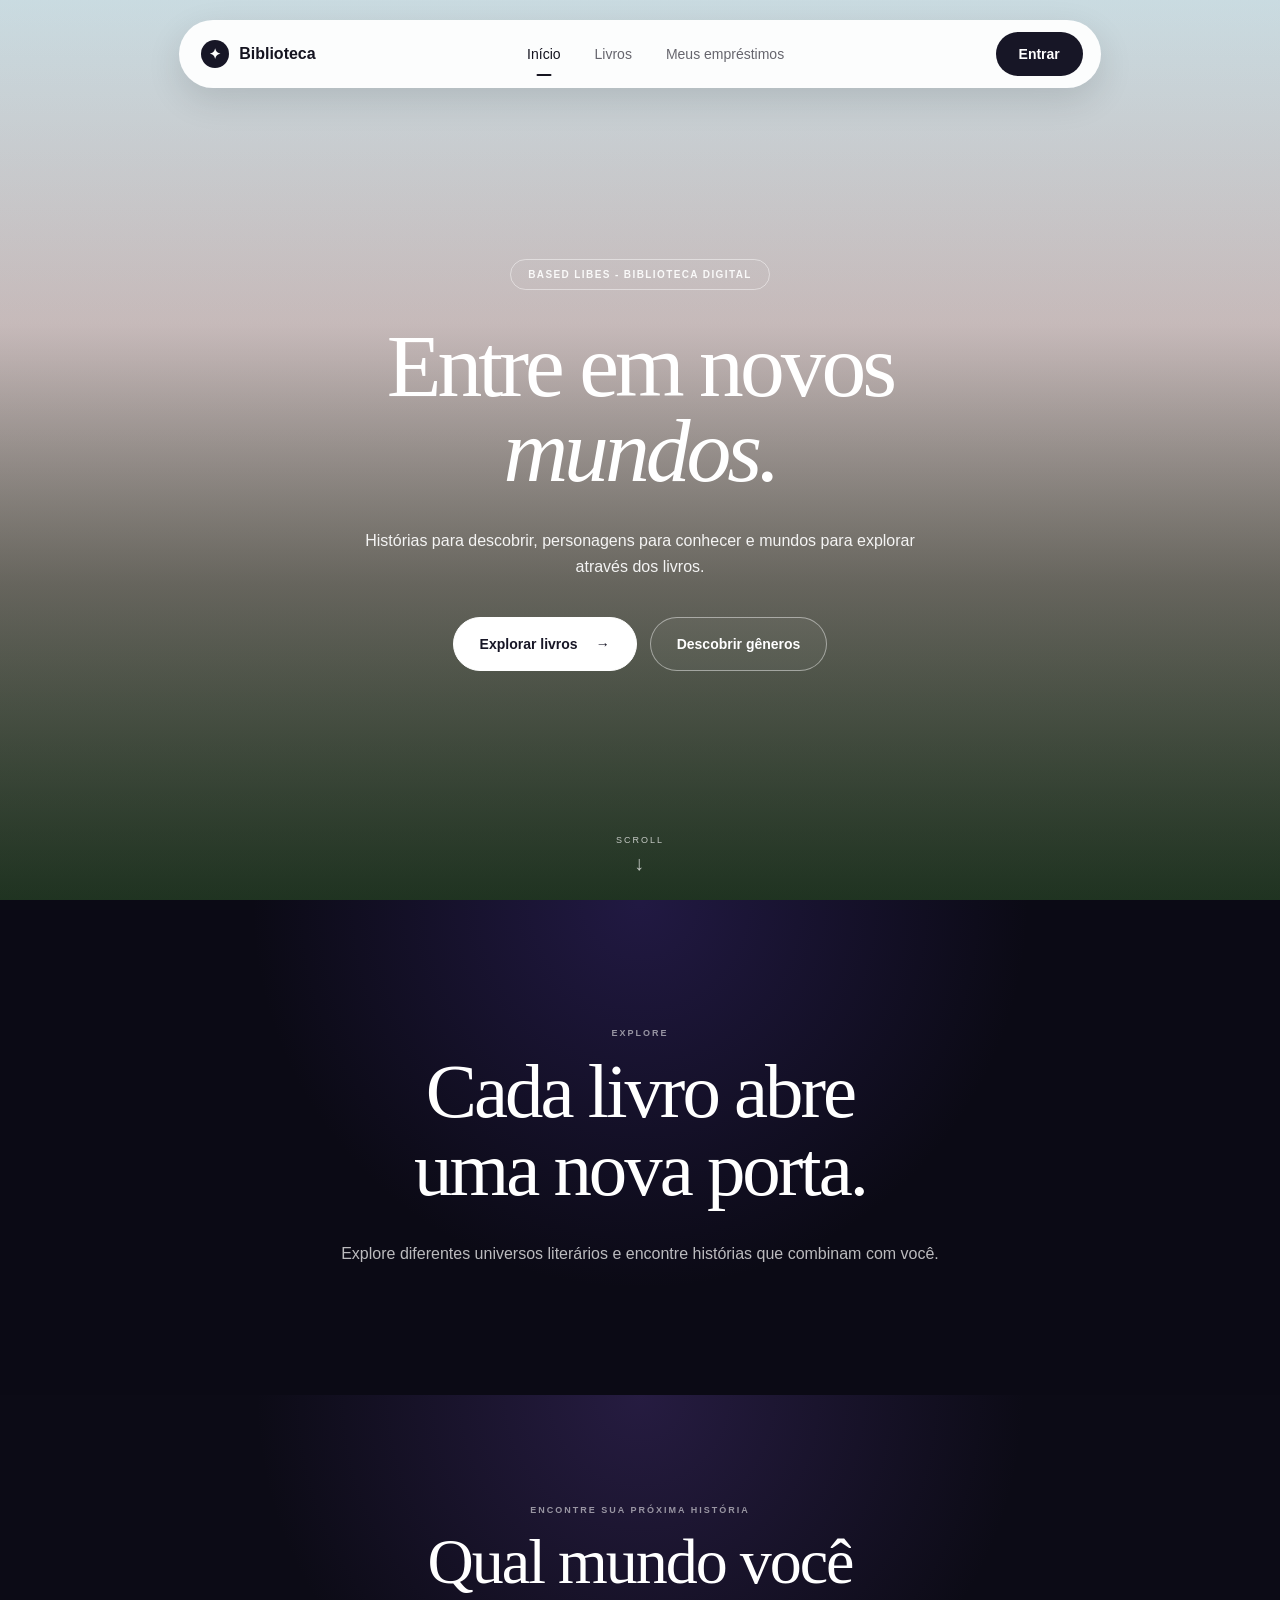
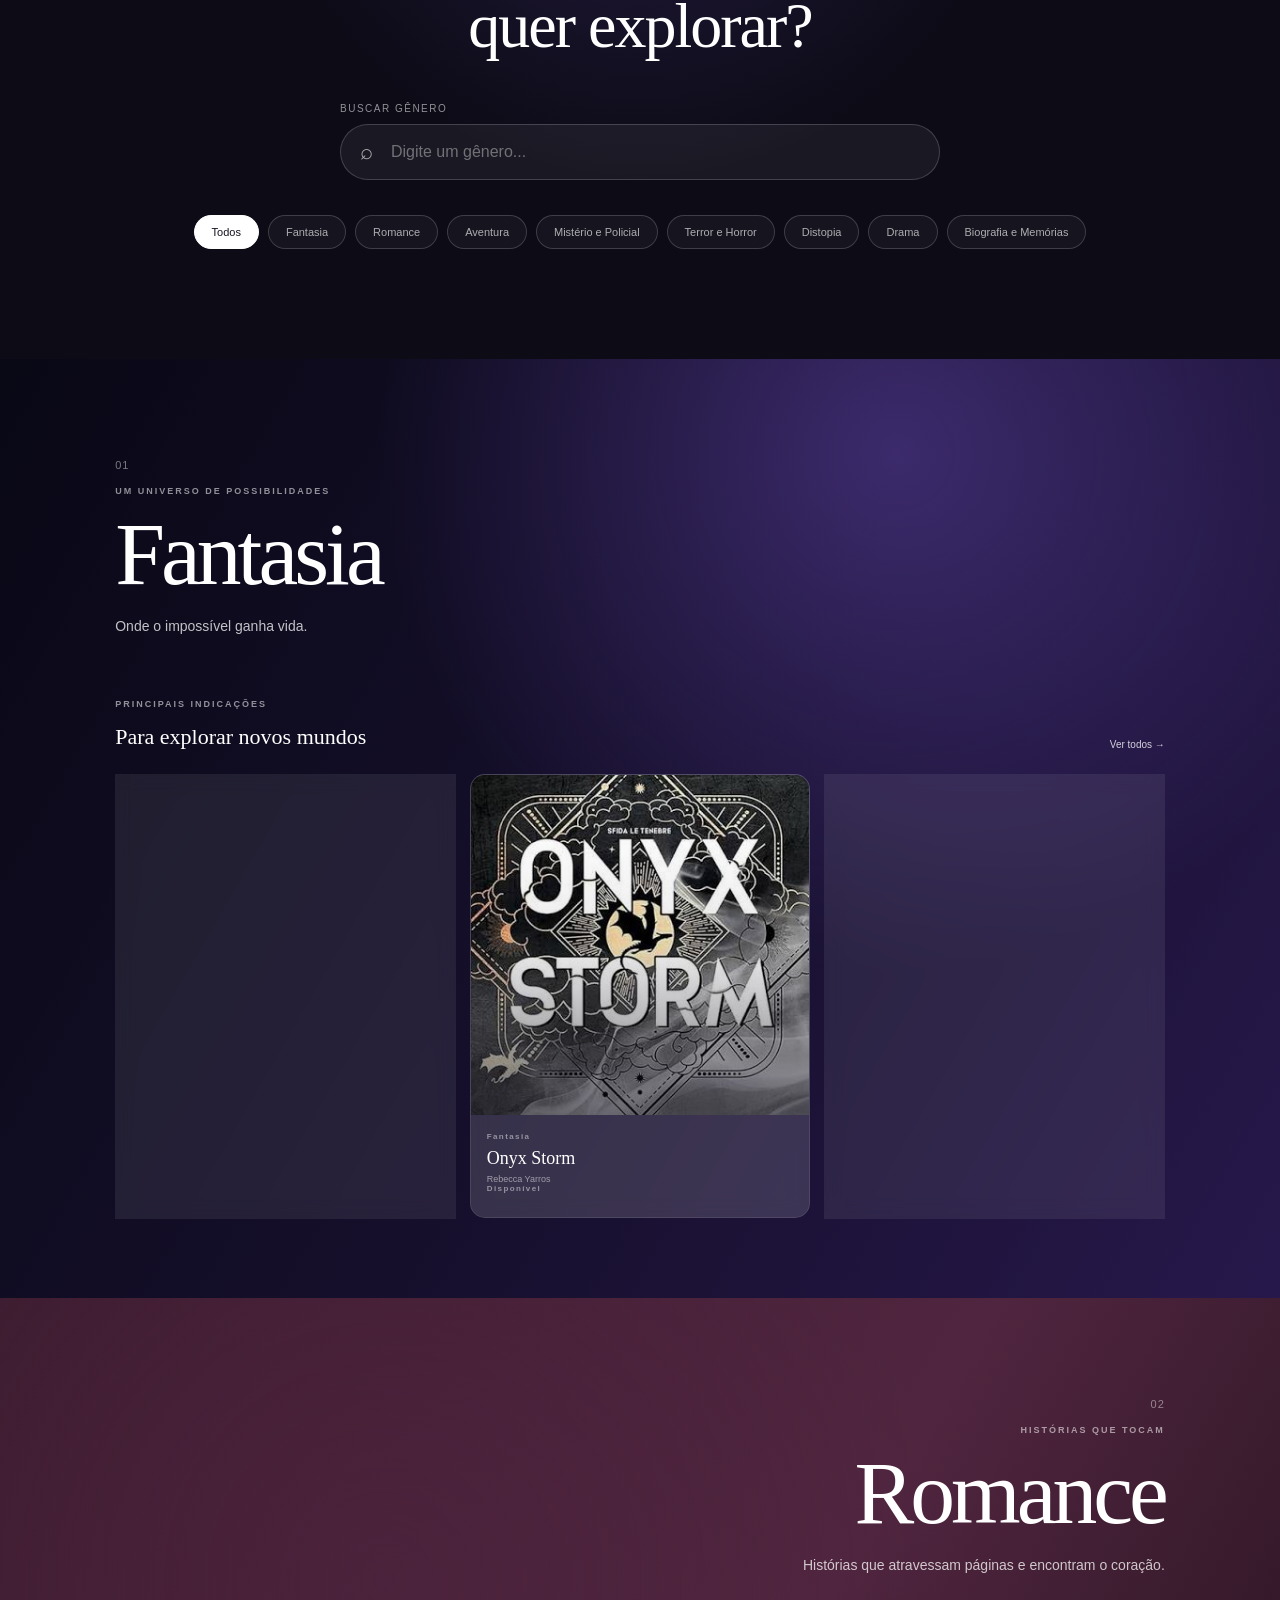
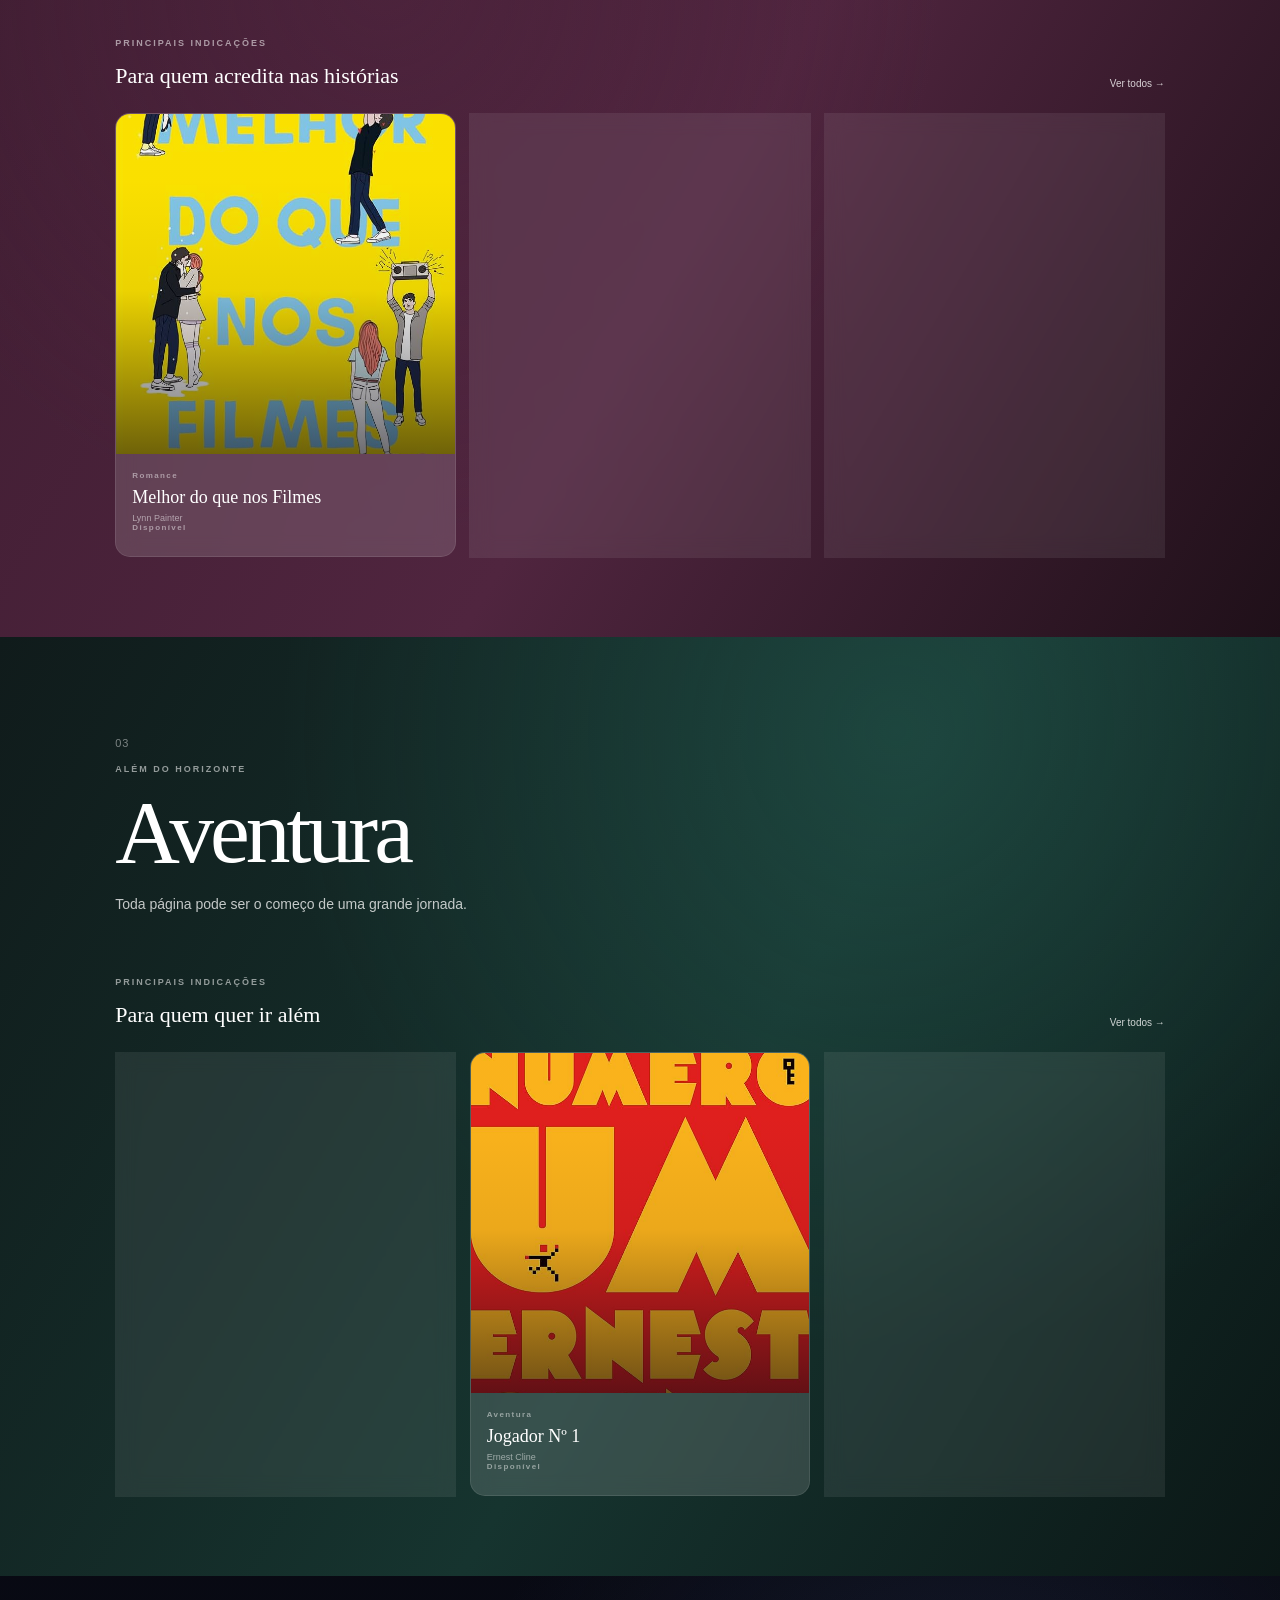
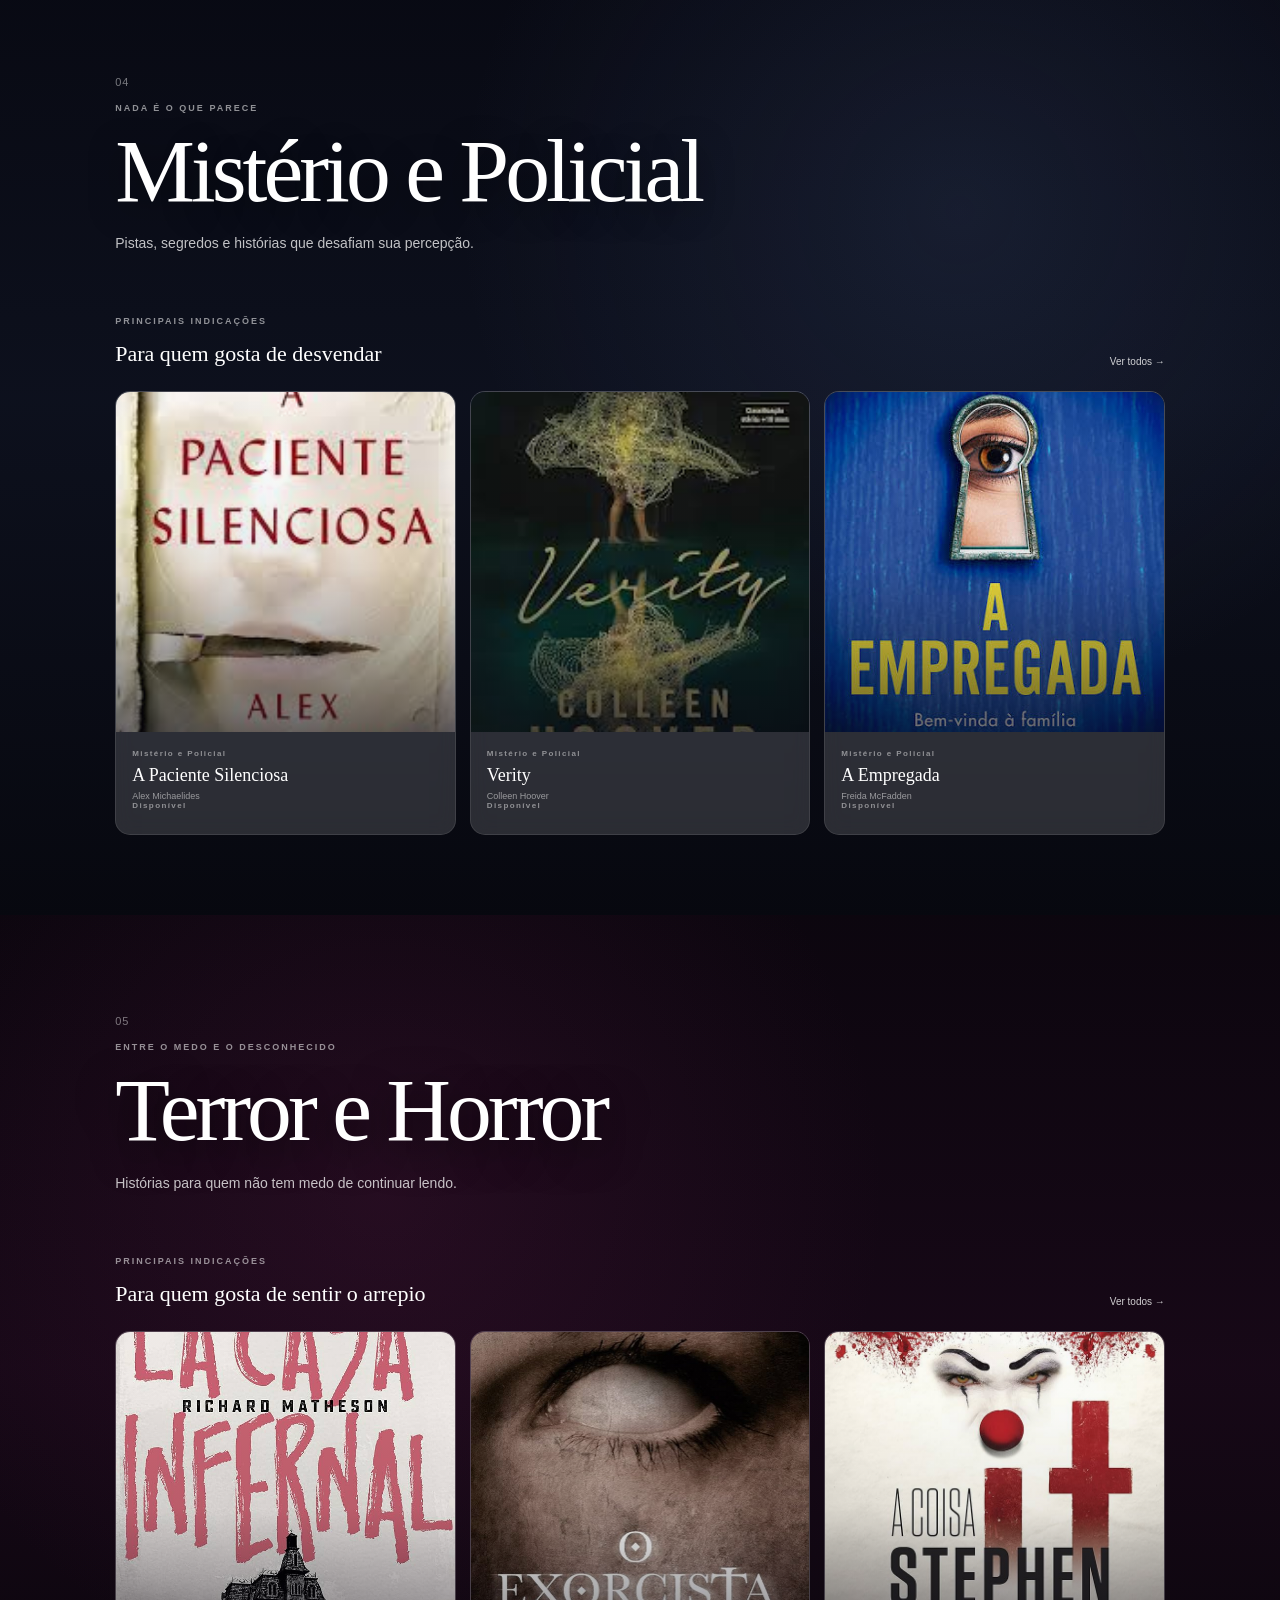
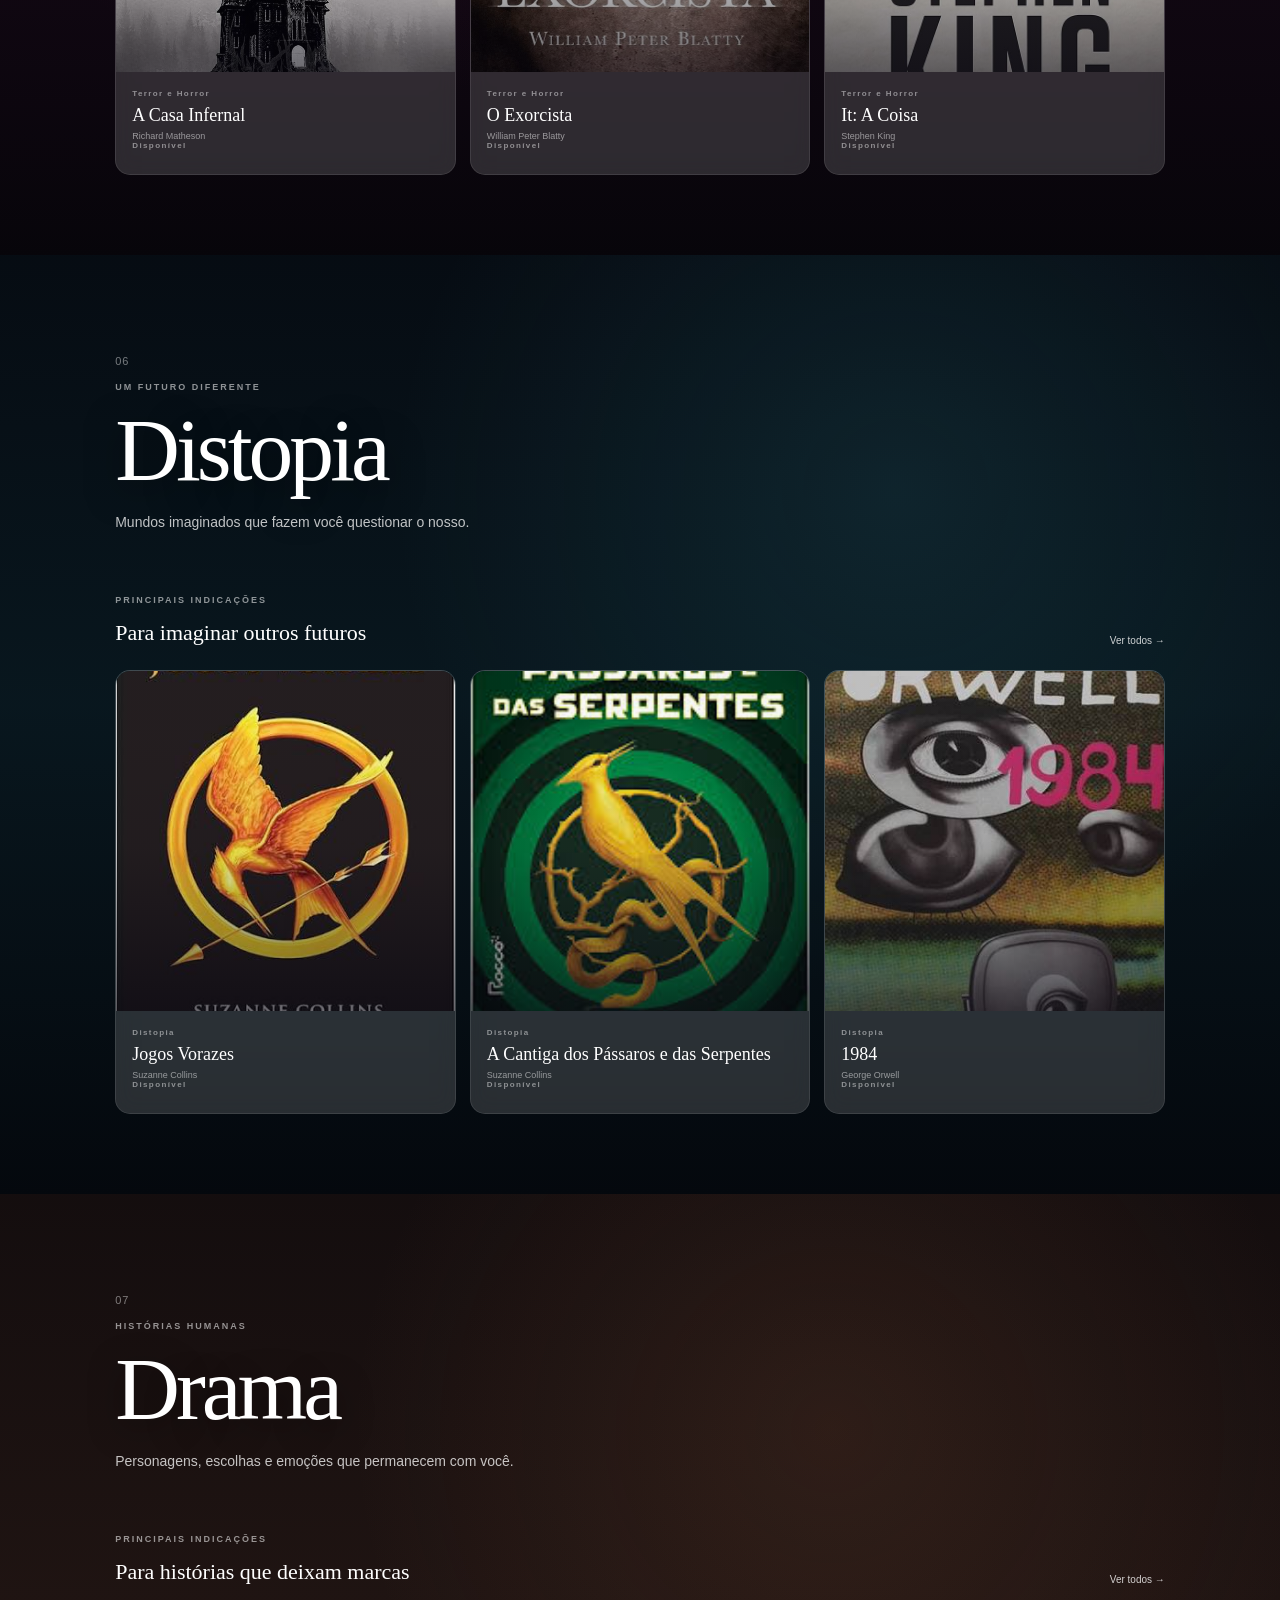
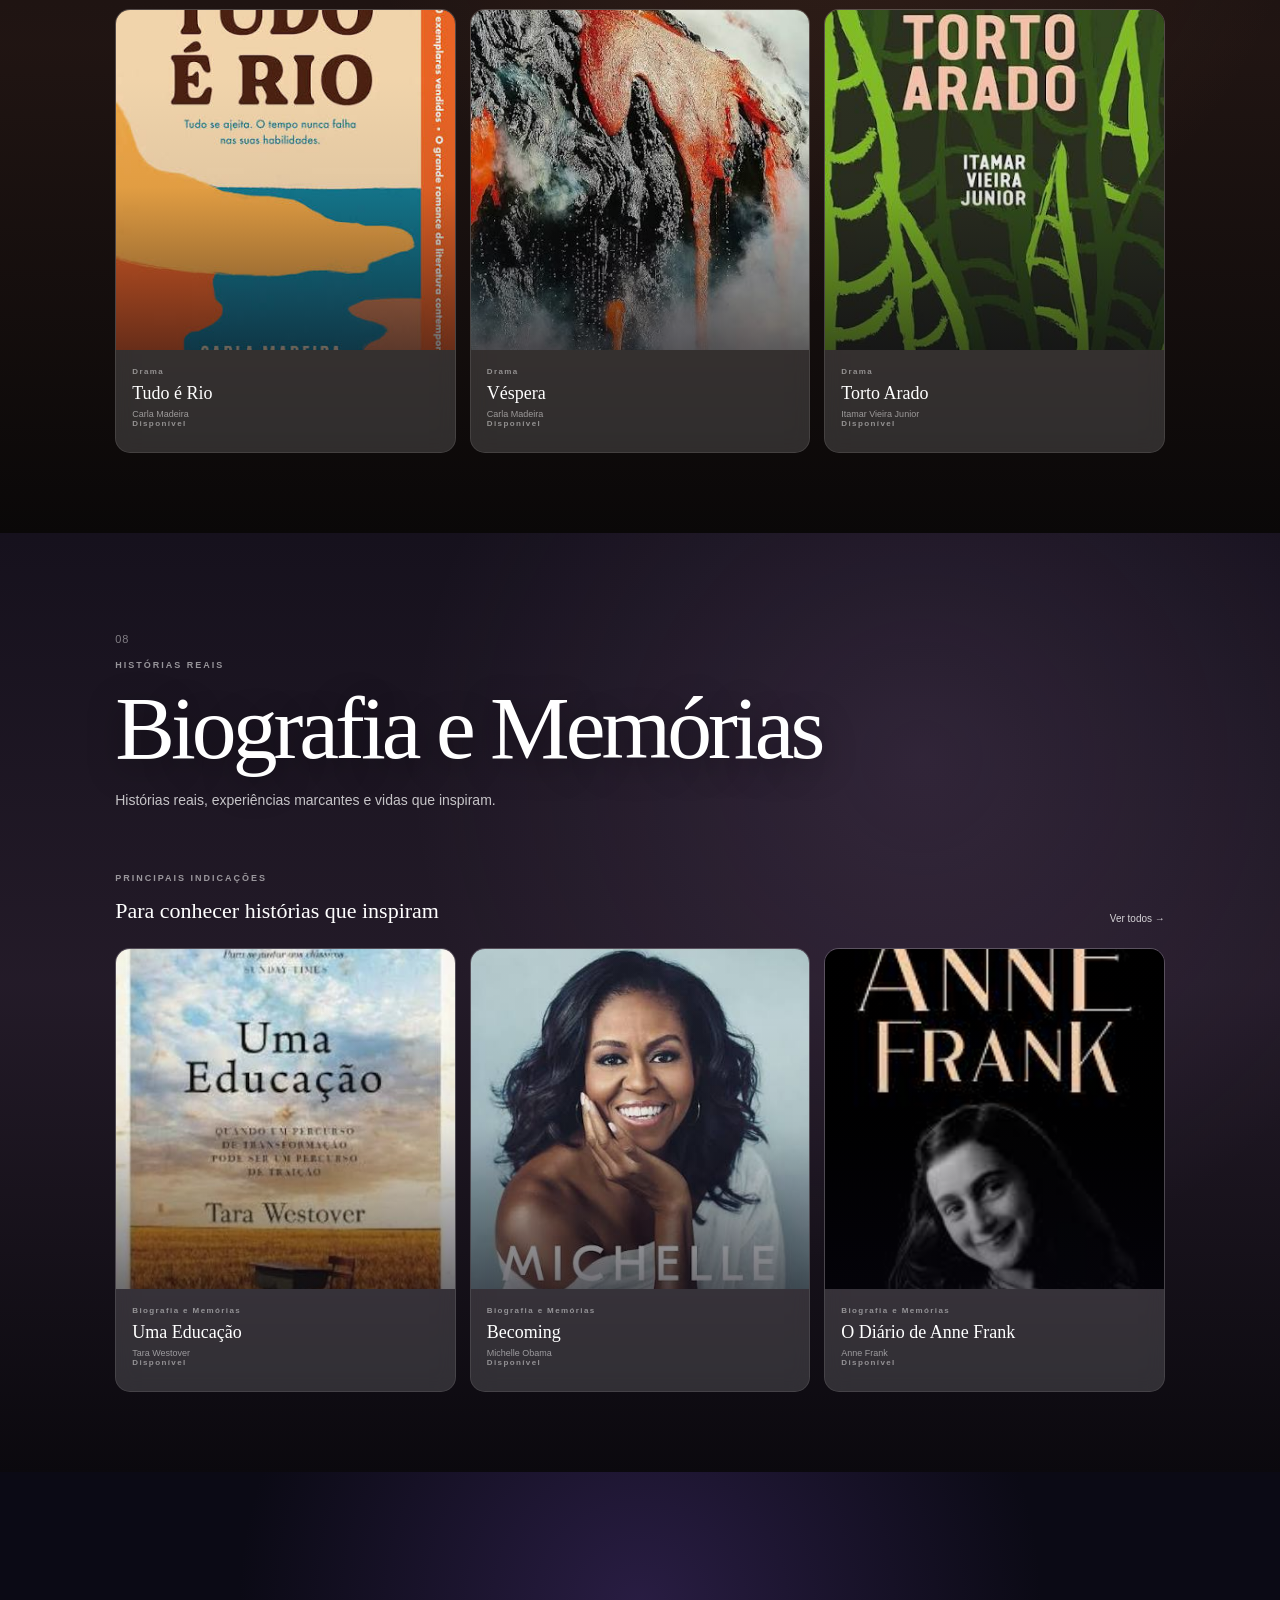
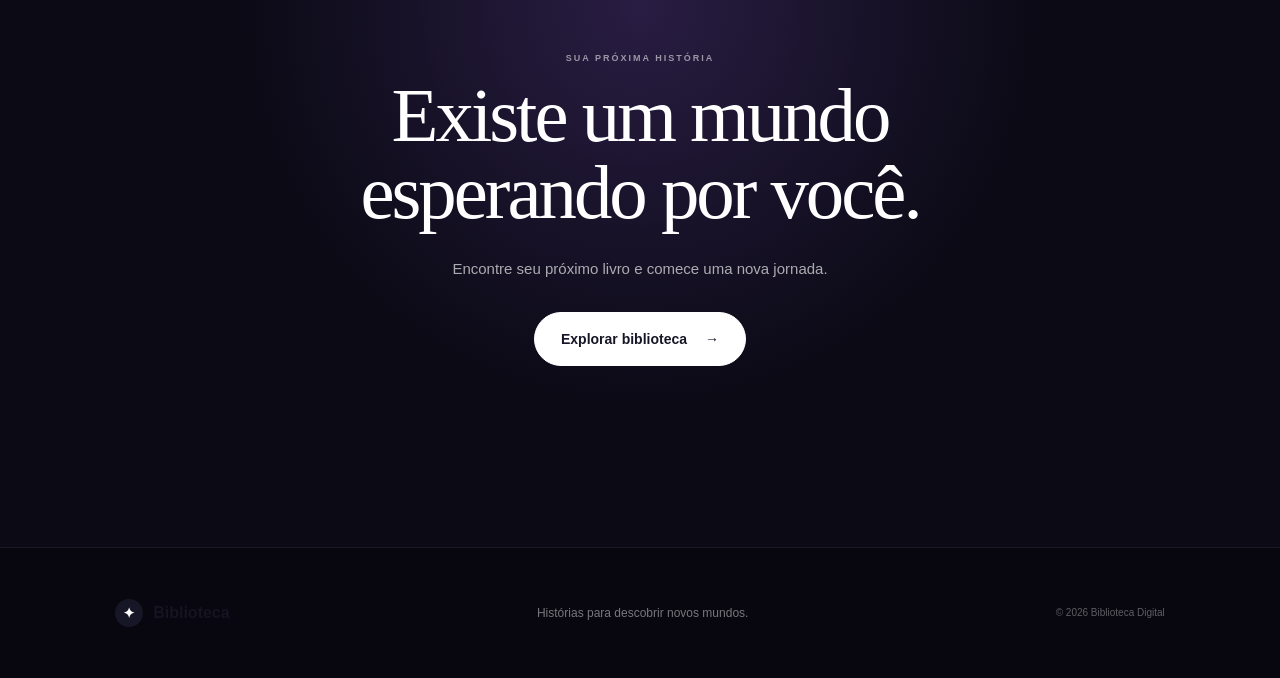
==== commit e6f89d81: "Ajusta as páginas de administração, o catálogo e a autenticação do frontend" ====
--- a/index.html
+++ b/index.html
@@ -1002,6 +1002,7 @@
          JAVASCRIPT DA BUSCA/FILTRO
          ========================================================= -->
   <script src="js/config.js"></script>
+  <script src="js/auth.js"></script>
 <script>
    document.addEventListener("DOMContentLoaded", () => {
 
